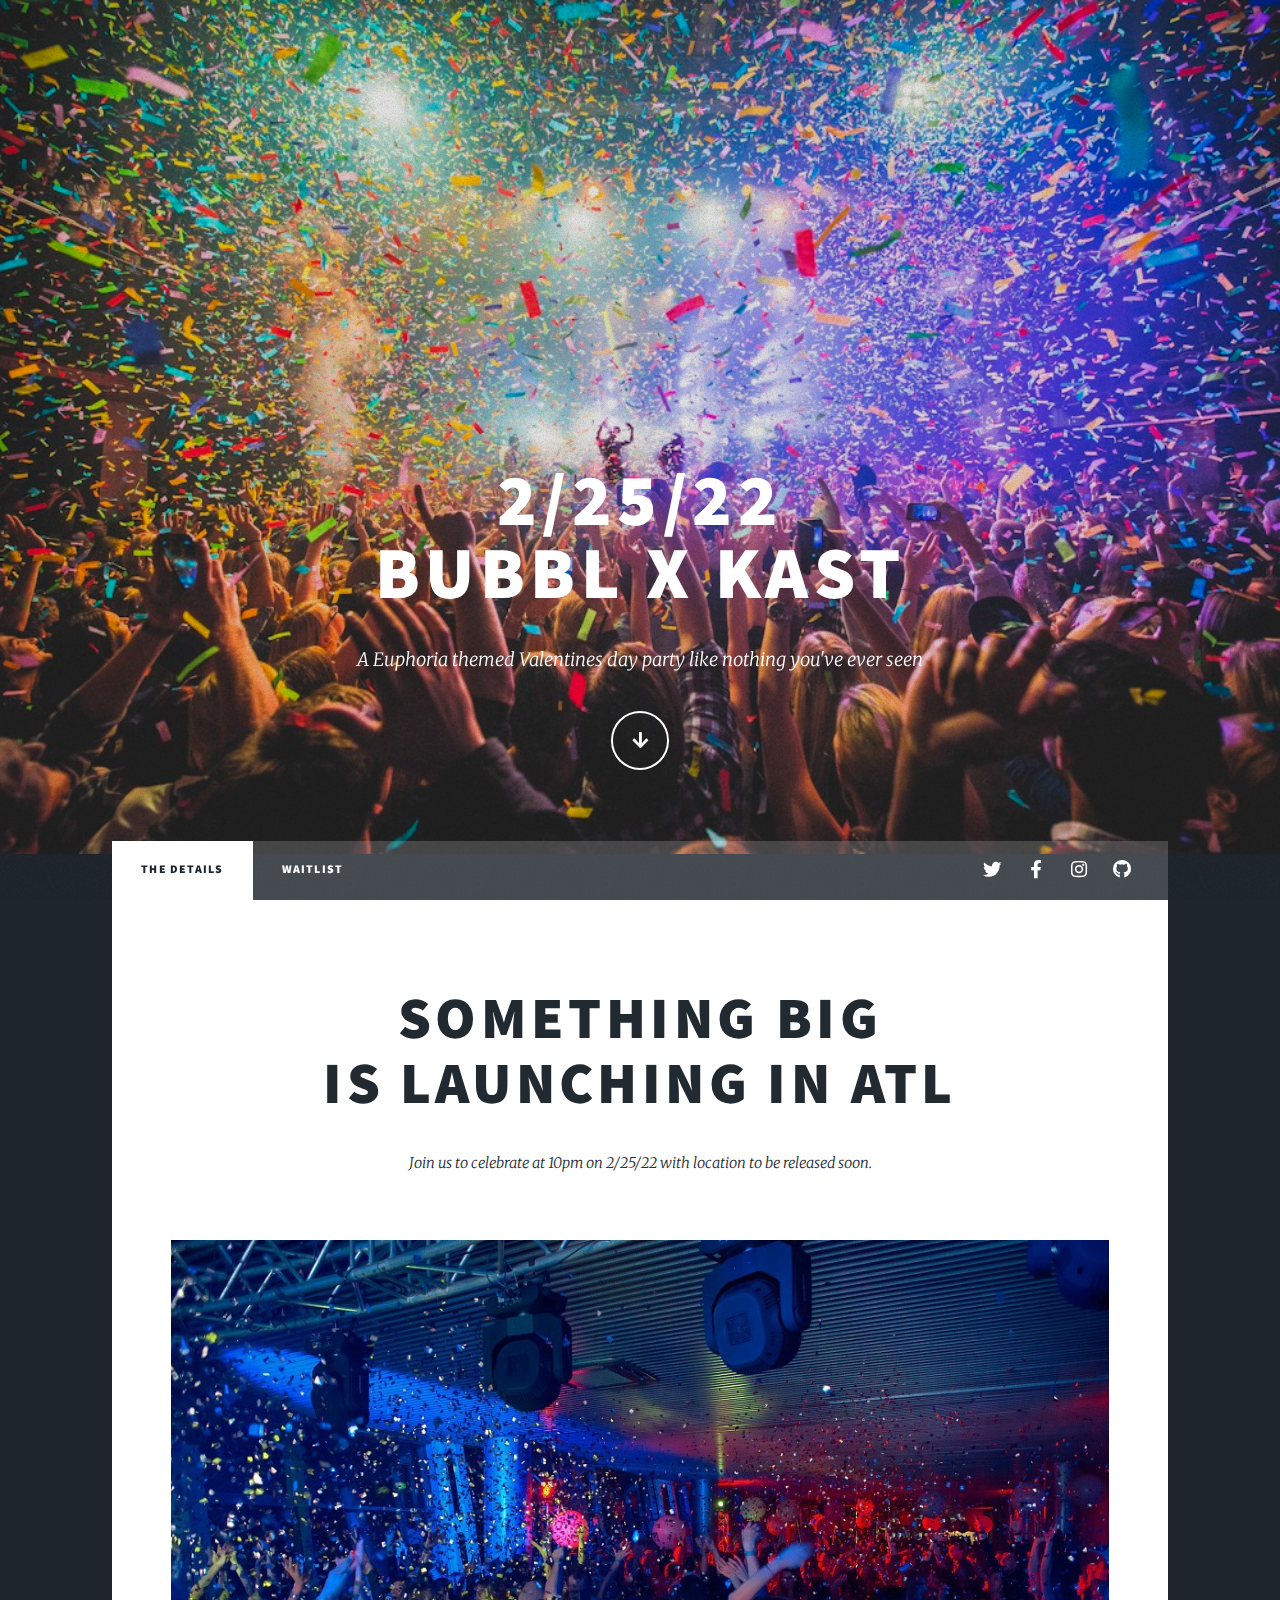
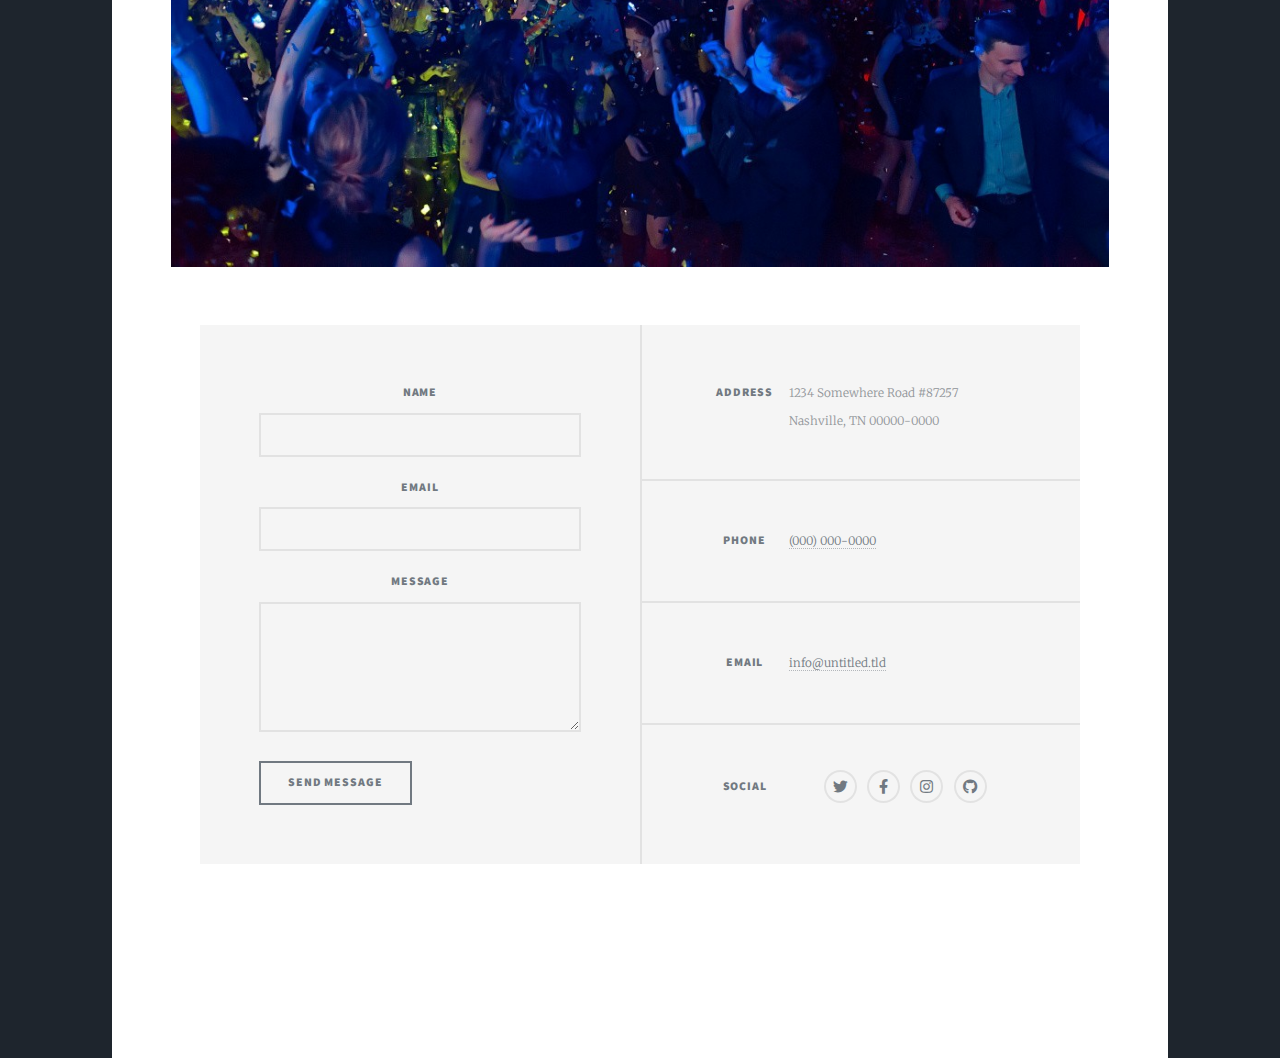
==== index.html @ 65ef30a3 "first commit" ====
<!DOCTYPE HTML>
<!--
	Massively by HTML5 UP
	html5up.net | @ajlkn
	Free for personal and commercial use under the CCA 3.0 license (html5up.net/license)
-->
<html>
	<head>
		<title>Massively by HTML5 UP</title>
		<meta charset="utf-8" />
		<meta name="viewport" content="width=device-width, initial-scale=1, user-scalable=no" />
		<link rel="stylesheet" href="assets/css/main.css" />
		<noscript><link rel="stylesheet" href="assets/css/noscript.css" /></noscript>
	</head>
	<body class="is-preload">

		<!-- Wrapper -->
			<div id="wrapper" class="fade-in">
<!-- <a href="#" class="image main"><img src="images/Confetti-Rain-05.jpg" alt="" /></a> -->
				<!-- Intro -->
					<div id="intro">
						<h1>2/25/22<br />
						Bubbl X KAST</h1>
						<p>A Euphoria themed Valentines day party like nothing you've ever seen</p>
						<ul class="actions">
							<li><a href="#header" class="button icon solid solo fa-arrow-down scrolly">Continue</a></li>
						</ul>
					</div>

				<!-- Header -->
					<header id="header">
						<a href="index.html" class="logo">Massively</a>
					</header>

				<!-- Nav -->
					<nav id="nav">
						<ul class="links">
							<li class="active"><a href="index.html">The Details</a></li>
							<li><a href="generic.html">Waitlist</a></li>
						</ul>
						<ul class="icons">
							<li><a href="#" class="icon brands fa-twitter"><span class="label">Twitter</span></a></li>
							<li><a href="#" class="icon brands fa-facebook-f"><span class="label">Facebook</span></a></li>
							<li><a href="#" class="icon brands fa-instagram"><span class="label">Instagram</span></a></li>
							<li><a href="#" class="icon brands fa-github"><span class="label">GitHub</span></a></li>
						</ul>
					</nav>

				<!-- Main -->
					<div id="main">

						<!-- Featured Post -->
							<article class="post featured">
								<header class="major">
									<h2><a href="#">Something big<br />
									is launching in ATL</a></h2>
									<p>Join us to celebrate at 10pm on 2/25/22 with location to be released soon.</p>
								</header>
								<a href="#" class="image main"><img src="images/Euphoria_part.jpg" alt="" /></a>



				<!-- Footer -->
					<footer id="footer">
						<section>
							<form method="post" action="#">
								<div class="fields">
									<div class="field">
										<label for="name">Name</label>
										<input type="text" name="name" id="name" />
									</div>
									<div class="field">
										<label for="email">Email</label>
										<input type="text" name="email" id="email" />
									</div>
									<div class="field">
										<label for="message">Message</label>
										<textarea name="message" id="message" rows="3"></textarea>
									</div>
								</div>
								<ul class="actions">
									<li><input type="submit" value="Send Message" /></li>
								</ul>
							</form>
						</section>
						<section class="split contact">
							<section class="alt">
								<h3>Address</h3>
								<p>1234 Somewhere Road #87257<br />
								Nashville, TN 00000-0000</p>
							</section>
							<section>
								<h3>Phone</h3>
								<p><a href="#">(000) 000-0000</a></p>
							</section>
							<section>
								<h3>Email</h3>
								<p><a href="#">info@untitled.tld</a></p>
							</section>
							<section>
								<h3>Social</h3>
								<ul class="icons alt">
									<li><a href="#" class="icon brands alt fa-twitter"><span class="label">Twitter</span></a></li>
									<li><a href="#" class="icon brands alt fa-facebook-f"><span class="label">Facebook</span></a></li>
									<li><a href="#" class="icon brands alt fa-instagram"><span class="label">Instagram</span></a></li>
									<li><a href="#" class="icon brands alt fa-github"><span class="label">GitHub</span></a></li>
								</ul>
							</section>
						</section>
					</footer>

				<!-- Copyright -->
					<div id="copyright">
						<ul><li>&copy; Untitled</li><li>Design: <a href="https://html5up.net">HTML5 UP</a></li></ul>
					</div>

			</div>

		<!-- Scripts -->
			<script src="assets/js/jquery.min.js"></script>
			<script src="assets/js/jquery.scrollex.min.js"></script>
			<script src="assets/js/jquery.scrolly.min.js"></script>
			<script src="assets/js/browser.min.js"></script>
			<script src="assets/js/breakpoints.min.js"></script>
			<script src="assets/js/util.js"></script>
			<script src="assets/js/main.js"></script>

	</body>
</html>
---- assets/css/main.css ----
@import url(fontawesome-all.min.css);
@import url("https://fonts.googleapis.com/css?family=Merriweather:300,700,300italic,700italic|Source+Sans+Pro:900");

/*
	Massively by HTML5 UP
	html5up.net | @ajlkn
	Free for personal and commercial use under the CCA 3.0 license (html5up.net/license)
*/

html, body, div, span, applet, object,
iframe, h1, h2, h3, h4, h5, h6, p, blockquote,
pre, a, abbr, acronym, address, big, cite,
code, del, dfn, em, img, ins, kbd, q, s, samp,
small, strike, strong, sub, sup, tt, var, b,
u, i, center, dl, dt, dd, ol, ul, li, fieldset,
form, label, legend, table, caption, tbody,
tfoot, thead, tr, th, td, article, aside,
canvas, details, embed, figure, figcaption,
footer, header, hgroup, menu, nav, output, ruby,
section, summary, time, mark, audio, video {
	margin: 0;
	padding: 0;
	border: 0;
	font-size: 100%;
	font: inherit;
	vertical-align: baseline;}

article, aside, details, figcaption, figure,
footer, header, hgroup, menu, nav, section {
	display: block;}

body {
	line-height: 1;
}

ol, ul {
	list-style: none;
}

blockquote, q {
	quotes: none;
}

	blockquote:before, blockquote:after, q:before, q:after {
		content: '';
		content: none;
	}

table {
	border-collapse: collapse;
	border-spacing: 0;
}

body {
	-webkit-text-size-adjust: none;
}

mark {
	background-color: transparent;
	color: inherit;
}

input::-moz-focus-inner {
	border: 0;
	padding: 0;
}

input, select, textarea {
	-moz-appearance: none;
	-webkit-appearance: none;
	-ms-appearance: none;
	appearance: none;
}

/* Basic */

	@-ms-viewport {
		width: device-width;
	}

	body {
		-ms-overflow-style: scrollbar;
	}

	@media screen and (max-width: 480px) {

		html, body {
			min-width: 320px;
		}

	}

	html {
		box-sizing: border-box;
	}

	*, *:before, *:after {
		box-sizing: inherit;
	}

	body {
		background-color: #1e252d;
	}

		body.is-preload *, body.is-preload *:before, body.is-preload *:after {
			-moz-animation: none !important;
			-webkit-animation: none !important;
			-ms-animation: none !important;
			animation: none !important;
			-moz-transition: none !important;
			-webkit-transition: none !important;
			-ms-transition: none !important;
			transition: none !important;
		}

/* Type */

	html {
		font-size: 16pt;
	}

		@media screen and (max-width: 1680px) {

			html {
				font-size: 12pt;
			}

		}

		@media screen and (max-width: 1280px) {

			html {
				font-size: 11pt;
			}

		}

		@media screen and (max-width: 360px) {

			html {
				font-size: 10pt;
			}

		}

	body {
		color: #212931;
	}

	body, input, select, textarea {
		font-family: "Merriweather", Georgia, serif;
		font-weight: 300;
		font-size: 1rem;
		line-height: 2.375;
	}

	a {
		-moz-transition: color 0.2s ease-in-out, background-color 0.2s ease-in-out, border-color 0.2s ease-in-out, box-shadow 0.2s ease-in-out;
		-webkit-transition: color 0.2s ease-in-out, background-color 0.2s ease-in-out, border-color 0.2s ease-in-out, box-shadow 0.2s ease-in-out;
		-ms-transition: color 0.2s ease-in-out, background-color 0.2s ease-in-out, border-color 0.2s ease-in-out, box-shadow 0.2s ease-in-out;
		transition: color 0.2s ease-in-out, background-color 0.2s ease-in-out, border-color 0.2s ease-in-out, box-shadow 0.2s ease-in-out;
		border-bottom: dotted 1px;
		text-decoration: none;
	}

		a:hover {
			border-bottom-color: transparent;
		}

	strong, b {
		font-weight: 600;
	}

	em, i {
		font-style: italic;
	}

	p {
		text-align: justify;
		margin: 0 0 2rem 0;
	}

	h1, h2, h3, h4, h5, h6 {
		font-family: "Source Sans Pro", Helvetica, sans-serif;
		font-weight: 900;
		line-height: 1.5;
		letter-spacing: 0.075em;
		text-transform: uppercase;
		margin: 0 0 1rem 0;
	}

		h1 a, h2 a, h3 a, h4 a, h5 a, h6 a {
			border-bottom: 0;
			color: inherit;
			text-decoration: none;
		}

	h1 {
		font-size: 4rem;
		line-height: 1.1;
		margin: 0 0 2rem 0;
	}

	h2 {
		font-size: 1.75rem;
		line-height: 1.3;
		margin: 0 0 1.5rem 0;
	}

	h3 {
		font-size: 1.25rem;
		margin: 0 0 1.5rem 0;
	}

	h4 {
		font-size: 1rem;
	}

	h5 {
		font-size: 0.9rem;
	}

	h6 {
		font-size: 0.8rem;
	}

	sub {
		font-size: 0.8rem;
		position: relative;
		top: 0.5rem;
	}

	sup {
		font-size: 0.8rem;
		position: relative;
		top: -0.5rem;
	}

	blockquote {
		border-left: solid 4px;
		font-style: italic;
		margin: 0 0 2rem 0;
		padding: 0.5rem 0 0.5rem 2rem;
	}

	code {
		border: solid 2px;
		font-family: "Courier New", monospace;
		font-size: 0.9rem;
		margin: 0 0.25rem;
		padding: 0.25rem 0.65rem;
	}

	pre {
		-webkit-overflow-scrolling: touch;
		font-family: "Courier New", monospace;
		font-size: 0.9rem;
		margin: 0 0 2rem 0;
	}

		pre code {
			display: block;
			line-height: 1.75;
			padding: 1rem 1.5rem;
			overflow-x: auto;
		}

	hr {
		border: 0;
		border-bottom: solid 2px;
		margin: 3rem 0;
	}

		hr.major {
			margin: 5rem 0;
		}

	.align-left {
		text-align: left;
	}

	.align-center {
		text-align: center;
	}

	.align-right {
		text-align: right;
	}

	input, select, textarea {
		color: #212931;
	}

	a {
		color: #212931;
		border-bottom-color: rgba(33, 41, 49, 0.5);
	}

		a:hover {
			border-bottom-color: transparent;
			color: #18bfef !important;
		}

	strong, b {
		color: #212931;
	}

	h1, h2, h3, h4, h5, h6 {
		color: #212931;
	}

	blockquote {
		border-left-color: #eeeeee;
	}

	code {
		background: rgba(220, 220, 220, 0.25);
		border-color: #eeeeee;
	}

	hr {
		border-bottom-color: #eeeeee;
	}

/* Row */

	.row {
		display: flex;
		flex-wrap: wrap;
		box-sizing: border-box;
		align-items: stretch;
	}

		.row > * {
			box-sizing: border-box;
		}

		.row.gtr-uniform > * > :last-child {
			margin-bottom: 0;
		}

		.row.aln-left {
			justify-content: flex-start;
		}

		.row.aln-center {
			justify-content: center;
		}

		.row.aln-right {
			justify-content: flex-end;
		}

		.row.aln-top {
			align-items: flex-start;
		}

		.row.aln-middle {
			align-items: center;
		}

		.row.aln-bottom {
			align-items: flex-end;
		}

		.row > .imp {
			order: -1;
		}

		.row > .col-1 {
			width: 8.33333%;
		}

		.row > .off-1 {
			margin-left: 8.33333%;
		}

		.row > .col-2 {
			width: 16.66667%;
		}

		.row > .off-2 {
			margin-left: 16.66667%;
		}

		.row > .col-3 {
			width: 25%;
		}

		.row > .off-3 {
			margin-left: 25%;
		}

		.row > .col-4 {
			width: 33.33333%;
		}

		.row > .off-4 {
			margin-left: 33.33333%;
		}

		.row > .col-5 {
			width: 41.66667%;
		}

		.row > .off-5 {
			margin-left: 41.66667%;
		}

		.row > .col-6 {
			width: 50%;
		}

		.row > .off-6 {
			margin-left: 50%;
		}

		.row > .col-7 {
			width: 58.33333%;
		}

		.row > .off-7 {
			margin-left: 58.33333%;
		}

		.row > .col-8 {
			width: 66.66667%;
		}

		.row > .off-8 {
			margin-left: 66.66667%;
		}

		.row > .col-9 {
			width: 75%;
		}

		.row > .off-9 {
			margin-left: 75%;
		}

		.row > .col-10 {
			width: 83.33333%;
		}

		.row > .off-10 {
			margin-left: 83.33333%;
		}

		.row > .col-11 {
			width: 91.66667%;
		}

		.row > .off-11 {
			margin-left: 91.66667%;
		}

		.row > .col-12 {
			width: 100%;
		}

		.row > .off-12 {
			margin-left: 100%;
		}

		.row.gtr-0 {
			margin-top: 0;
			margin-left: 0rem;
		}

			.row.gtr-0 > * {
				padding: 0 0 0 0rem;
			}

			.row.gtr-0.gtr-uniform {
				margin-top: 0rem;
			}

				.row.gtr-0.gtr-uniform > * {
					padding-top: 0rem;
				}

		.row.gtr-25 {
			margin-top: 0;
			margin-left: -0.375rem;
		}

			.row.gtr-25 > * {
				padding: 0 0 0 0.375rem;
			}

			.row.gtr-25.gtr-uniform {
				margin-top: -0.375rem;
			}

				.row.gtr-25.gtr-uniform > * {
					padding-top: 0.375rem;
				}

		.row.gtr-50 {
			margin-top: 0;
			margin-left: -0.75rem;
		}

			.row.gtr-50 > * {
				padding: 0 0 0 0.75rem;
			}

			.row.gtr-50.gtr-uniform {
				margin-top: -0.75rem;
			}

				.row.gtr-50.gtr-uniform > * {
					padding-top: 0.75rem;
				}

		.row {
			margin-top: 0;
			margin-left: -1.5rem;
		}

			.row > * {
				padding: 0 0 0 1.5rem;
			}

			.row.gtr-uniform {
				margin-top: -1.5rem;
			}

				.row.gtr-uniform > * {
					padding-top: 1.5rem;
				}

		.row.gtr-150 {
			margin-top: 0;
			margin-left: -2.25rem;
		}

			.row.gtr-150 > * {
				padding: 0 0 0 2.25rem;
			}

			.row.gtr-150.gtr-uniform {
				margin-top: -2.25rem;
			}

				.row.gtr-150.gtr-uniform > * {
					padding-top: 2.25rem;
				}

		.row.gtr-200 {
			margin-top: 0;
			margin-left: -3rem;
		}

			.row.gtr-200 > * {
				padding: 0 0 0 3rem;
			}

			.row.gtr-200.gtr-uniform {
				margin-top: -3rem;
			}

				.row.gtr-200.gtr-uniform > * {
					padding-top: 3rem;
				}

		@media screen and (max-width: 1680px) {

			.row {
				display: flex;
				flex-wrap: wrap;
				box-sizing: border-box;
				align-items: stretch;
			}

				.row > * {
					box-sizing: border-box;
				}

				.row.gtr-uniform > * > :last-child {
					margin-bottom: 0;
				}

				.row.aln-left {
					justify-content: flex-start;
				}

				.row.aln-center {
					justify-content: center;
				}

				.row.aln-right {
					justify-content: flex-end;
				}

				.row.aln-top {
					align-items: flex-start;
				}

				.row.aln-middle {
					align-items: center;
				}

				.row.aln-bottom {
					align-items: flex-end;
				}

				.row > .imp-xlarge {
					order: -1;
				}

				.row > .col-1-xlarge {
					width: 8.33333%;
				}

				.row > .off-1-xlarge {
					margin-left: 8.33333%;
				}

				.row > .col-2-xlarge {
					width: 16.66667%;
				}

				.row > .off-2-xlarge {
					margin-left: 16.66667%;
				}

				.row > .col-3-xlarge {
					width: 25%;
				}

				.row > .off-3-xlarge {
					margin-left: 25%;
				}

				.row > .col-4-xlarge {
					width: 33.33333%;
				}

				.row > .off-4-xlarge {
					margin-left: 33.33333%;
				}

				.row > .col-5-xlarge {
					width: 41.66667%;
				}

				.row > .off-5-xlarge {
					margin-left: 41.66667%;
				}

				.row > .col-6-xlarge {
					width: 50%;
				}

				.row > .off-6-xlarge {
					margin-left: 50%;
				}

				.row > .col-7-xlarge {
					width: 58.33333%;
				}

				.row > .off-7-xlarge {
					margin-left: 58.33333%;
				}

				.row > .col-8-xlarge {
					width: 66.66667%;
				}

				.row > .off-8-xlarge {
					margin-left: 66.66667%;
				}

				.row > .col-9-xlarge {
					width: 75%;
				}

				.row > .off-9-xlarge {
					margin-left: 75%;
				}

				.row > .col-10-xlarge {
					width: 83.33333%;
				}

				.row > .off-10-xlarge {
					margin-left: 83.33333%;
				}

				.row > .col-11-xlarge {
					width: 91.66667%;
				}

				.row > .off-11-xlarge {
					margin-left: 91.66667%;
				}

				.row > .col-12-xlarge {
					width: 100%;
				}

				.row > .off-12-xlarge {
					margin-left: 100%;
				}

				.row.gtr-0 {
					margin-top: 0;
					margin-left: 0rem;
				}

					.row.gtr-0 > * {
						padding: 0 0 0 0rem;
					}

					.row.gtr-0.gtr-uniform {
						margin-top: 0rem;
					}

						.row.gtr-0.gtr-uniform > * {
							padding-top: 0rem;
						}

				.row.gtr-25 {
					margin-top: 0;
					margin-left: -0.375rem;
				}

					.row.gtr-25 > * {
						padding: 0 0 0 0.375rem;
					}

					.row.gtr-25.gtr-uniform {
						margin-top: -0.375rem;
					}

						.row.gtr-25.gtr-uniform > * {
							padding-top: 0.375rem;
						}

				.row.gtr-50 {
					margin-top: 0;
					margin-left: -0.75rem;
				}

					.row.gtr-50 > * {
						padding: 0 0 0 0.75rem;
					}

					.row.gtr-50.gtr-uniform {
						margin-top: -0.75rem;
					}

						.row.gtr-50.gtr-uniform > * {
							padding-top: 0.75rem;
						}

				.row {
					margin-top: 0;
					margin-left: -1.5rem;
				}

					.row > * {
						padding: 0 0 0 1.5rem;
					}

					.row.gtr-uniform {
						margin-top: -1.5rem;
					}

						.row.gtr-uniform > * {
							padding-top: 1.5rem;
						}

				.row.gtr-150 {
					margin-top: 0;
					margin-left: -2.25rem;
				}

					.row.gtr-150 > * {
						padding: 0 0 0 2.25rem;
					}

					.row.gtr-150.gtr-uniform {
						margin-top: -2.25rem;
					}

						.row.gtr-150.gtr-uniform > * {
							padding-top: 2.25rem;
						}

				.row.gtr-200 {
					margin-top: 0;
					margin-left: -3rem;
				}

					.row.gtr-200 > * {
						padding: 0 0 0 3rem;
					}

					.row.gtr-200.gtr-uniform {
						margin-top: -3rem;
					}

						.row.gtr-200.gtr-uniform > * {
							padding-top: 3rem;
						}

		}

		@media screen and (max-width: 1280px) {

			.row {
				display: flex;
				flex-wrap: wrap;
				box-sizing: border-box;
				align-items: stretch;
			}

				.row > * {
					box-sizing: border-box;
				}

				.row.gtr-uniform > * > :last-child {
					margin-bottom: 0;
				}

				.row.aln-left {
					justify-content: flex-start;
				}

				.row.aln-center {
					justify-content: center;
				}

				.row.aln-right {
					justify-content: flex-end;
				}

				.row.aln-top {
					align-items: flex-start;
				}

				.row.aln-middle {
					align-items: center;
				}

				.row.aln-bottom {
					align-items: flex-end;
				}

				.row > .imp-large {
					order: -1;
				}

				.row > .col-1-large {
					width: 8.33333%;
				}

				.row > .off-1-large {
					margin-left: 8.33333%;
				}

				.row > .col-2-large {
					width: 16.66667%;
				}

				.row > .off-2-large {
					margin-left: 16.66667%;
				}

				.row > .col-3-large {
					width: 25%;
				}

				.row > .off-3-large {
					margin-left: 25%;
				}

				.row > .col-4-large {
					width: 33.33333%;
				}

				.row > .off-4-large {
					margin-left: 33.33333%;
				}

				.row > .col-5-large {
					width: 41.66667%;
				}

				.row > .off-5-large {
					margin-left: 41.66667%;
				}

				.row > .col-6-large {
					width: 50%;
				}

				.row > .off-6-large {
					margin-left: 50%;
				}

				.row > .col-7-large {
					width: 58.33333%;
				}

				.row > .off-7-large {
					margin-left: 58.33333%;
				}

				.row > .col-8-large {
					width: 66.66667%;
				}

				.row > .off-8-large {
					margin-left: 66.66667%;
				}

				.row > .col-9-large {
					width: 75%;
				}

				.row > .off-9-large {
					margin-left: 75%;
				}

				.row > .col-10-large {
					width: 83.33333%;
				}

				.row > .off-10-large {
					margin-left: 83.33333%;
				}

				.row > .col-11-large {
					width: 91.66667%;
				}

				.row > .off-11-large {
					margin-left: 91.66667%;
				}

				.row > .col-12-large {
					width: 100%;
				}

				.row > .off-12-large {
					margin-left: 100%;
				}

				.row.gtr-0 {
					margin-top: 0;
					margin-left: 0rem;
				}

					.row.gtr-0 > * {
						padding: 0 0 0 0rem;
					}

					.row.gtr-0.gtr-uniform {
						margin-top: 0rem;
					}

						.row.gtr-0.gtr-uniform > * {
							padding-top: 0rem;
						}

				.row.gtr-25 {
					margin-top: 0;
					margin-left: -0.375rem;
				}

					.row.gtr-25 > * {
						padding: 0 0 0 0.375rem;
					}

					.row.gtr-25.gtr-uniform {
						margin-top: -0.375rem;
					}

						.row.gtr-25.gtr-uniform > * {
							padding-top: 0.375rem;
						}

				.row.gtr-50 {
					margin-top: 0;
					margin-left: -0.75rem;
				}

					.row.gtr-50 > * {
						padding: 0 0 0 0.75rem;
					}

					.row.gtr-50.gtr-uniform {
						margin-top: -0.75rem;
					}

						.row.gtr-50.gtr-uniform > * {
							padding-top: 0.75rem;
						}

				.row {
					margin-top: 0;
					margin-left: -1.5rem;
				}

					.row > * {
						padding: 0 0 0 1.5rem;
					}

					.row.gtr-uniform {
						margin-top: -1.5rem;
					}

						.row.gtr-uniform > * {
							padding-top: 1.5rem;
						}

				.row.gtr-150 {
					margin-top: 0;
					margin-left: -2.25rem;
				}

					.row.gtr-150 > * {
						padding: 0 0 0 2.25rem;
					}

					.row.gtr-150.gtr-uniform {
						margin-top: -2.25rem;
					}

						.row.gtr-150.gtr-uniform > * {
							padding-top: 2.25rem;
						}

				.row.gtr-200 {
					margin-top: 0;
					margin-left: -3rem;
				}

					.row.gtr-200 > * {
						padding: 0 0 0 3rem;
					}

					.row.gtr-200.gtr-uniform {
						margin-top: -3rem;
					}

						.row.gtr-200.gtr-uniform > * {
							padding-top: 3rem;
						}

		}

		@media screen and (max-width: 980px) {

			.row {
				display: flex;
				flex-wrap: wrap;
				box-sizing: border-box;
				align-items: stretch;
			}

				.row > * {
					box-sizing: border-box;
				}

				.row.gtr-uniform > * > :last-child {
					margin-bottom: 0;
				}

				.row.aln-left {
					justify-content: flex-start;
				}

				.row.aln-center {
					justify-content: center;
				}

				.row.aln-right {
					justify-content: flex-end;
				}

				.row.aln-top {
					align-items: flex-start;
				}

				.row.aln-middle {
					align-items: center;
				}

				.row.aln-bottom {
					align-items: flex-end;
				}

				.row > .imp-medium {
					order: -1;
				}

				.row > .col-1-medium {
					width: 8.33333%;
				}

				.row > .off-1-medium {
					margin-left: 8.33333%;
				}

				.row > .col-2-medium {
					width: 16.66667%;
				}

				.row > .off-2-medium {
					margin-left: 16.66667%;
				}

				.row > .col-3-medium {
					width: 25%;
				}

				.row > .off-3-medium {
					margin-left: 25%;
				}

				.row > .col-4-medium {
					width: 33.33333%;
				}

				.row > .off-4-medium {
					margin-left: 33.33333%;
				}

				.row > .col-5-medium {
					width: 41.66667%;
				}

				.row > .off-5-medium {
					margin-left: 41.66667%;
				}

				.row > .col-6-medium {
					width: 50%;
				}

				.row > .off-6-medium {
					margin-left: 50%;
				}

				.row > .col-7-medium {
					width: 58.33333%;
				}

				.row > .off-7-medium {
					margin-left: 58.33333%;
				}

				.row > .col-8-medium {
					width: 66.66667%;
				}

				.row > .off-8-medium {
					margin-left: 66.66667%;
				}

				.row > .col-9-medium {
					width: 75%;
				}

				.row > .off-9-medium {
					margin-left: 75%;
				}

				.row > .col-10-medium {
					width: 83.33333%;
				}

				.row > .off-10-medium {
					margin-left: 83.33333%;
				}

				.row > .col-11-medium {
					width: 91.66667%;
				}

				.row > .off-11-medium {
					margin-left: 91.66667%;
				}

				.row > .col-12-medium {
					width: 100%;
				}

				.row > .off-12-medium {
					margin-left: 100%;
				}

				.row.gtr-0 {
					margin-top: 0;
					margin-left: 0rem;
				}

					.row.gtr-0 > * {
						padding: 0 0 0 0rem;
					}

					.row.gtr-0.gtr-uniform {
						margin-top: 0rem;
					}

						.row.gtr-0.gtr-uniform > * {
							padding-top: 0rem;
						}

				.row.gtr-25 {
					margin-top: 0;
					margin-left: -0.375rem;
				}

					.row.gtr-25 > * {
						padding: 0 0 0 0.375rem;
					}

					.row.gtr-25.gtr-uniform {
						margin-top: -0.375rem;
					}

						.row.gtr-25.gtr-uniform > * {
							padding-top: 0.375rem;
						}

				.row.gtr-50 {
					margin-top: 0;
					margin-left: -0.75rem;
				}

					.row.gtr-50 > * {
						padding: 0 0 0 0.75rem;
					}

					.row.gtr-50.gtr-uniform {
						margin-top: -0.75rem;
					}

						.row.gtr-50.gtr-uniform > * {
							padding-top: 0.75rem;
						}

				.row {
					margin-top: 0;
					margin-left: -1.5rem;
				}

					.row > * {
						padding: 0 0 0 1.5rem;
					}

					.row.gtr-uniform {
						margin-top: -1.5rem;
					}

						.row.gtr-uniform > * {
							padding-top: 1.5rem;
						}

				.row.gtr-150 {
					margin-top: 0;
					margin-left: -2.25rem;
				}

					.row.gtr-150 > * {
						padding: 0 0 0 2.25rem;
					}

					.row.gtr-150.gtr-uniform {
						margin-top: -2.25rem;
					}

						.row.gtr-150.gtr-uniform > * {
							padding-top: 2.25rem;
						}

				.row.gtr-200 {
					margin-top: 0;
					margin-left: -3rem;
				}

					.row.gtr-200 > * {
						padding: 0 0 0 3rem;
					}

					.row.gtr-200.gtr-uniform {
						margin-top: -3rem;
					}

						.row.gtr-200.gtr-uniform > * {
							padding-top: 3rem;
						}

		}

		@media screen and (max-width: 736px) {

			.row {
				display: flex;
				flex-wrap: wrap;
				box-sizing: border-box;
				align-items: stretch;
			}

				.row > * {
					box-sizing: border-box;
				}

				.row.gtr-uniform > * > :last-child {
					margin-bottom: 0;
				}

				.row.aln-left {
					justify-content: flex-start;
				}

				.row.aln-center {
					justify-content: center;
				}

				.row.aln-right {
					justify-content: flex-end;
				}

				.row.aln-top {
					align-items: flex-start;
				}

				.row.aln-middle {
					align-items: center;
				}

				.row.aln-bottom {
					align-items: flex-end;
				}

				.row > .imp-small {
					order: -1;
				}

				.row > .col-1-small {
					width: 8.33333%;
				}

				.row > .off-1-small {
					margin-left: 8.33333%;
				}

				.row > .col-2-small {
					width: 16.66667%;
				}

				.row > .off-2-small {
					margin-left: 16.66667%;
				}

				.row > .col-3-small {
					width: 25%;
				}

				.row > .off-3-small {
					margin-left: 25%;
				}

				.row > .col-4-small {
					width: 33.33333%;
				}

				.row > .off-4-small {
					margin-left: 33.33333%;
				}

				.row > .col-5-small {
					width: 41.66667%;
				}

				.row > .off-5-small {
					margin-left: 41.66667%;
				}

				.row > .col-6-small {
					width: 50%;
				}

				.row > .off-6-small {
					margin-left: 50%;
				}

				.row > .col-7-small {
					width: 58.33333%;
				}

				.row > .off-7-small {
					margin-left: 58.33333%;
				}

				.row > .col-8-small {
					width: 66.66667%;
				}

				.row > .off-8-small {
					margin-left: 66.66667%;
				}

				.row > .col-9-small {
					width: 75%;
				}

				.row > .off-9-small {
					margin-left: 75%;
				}

				.row > .col-10-small {
					width: 83.33333%;
				}

				.row > .off-10-small {
					margin-left: 83.33333%;
				}

				.row > .col-11-small {
					width: 91.66667%;
				}

				.row > .off-11-small {
					margin-left: 91.66667%;
				}

				.row > .col-12-small {
					width: 100%;
				}

				.row > .off-12-small {
					margin-left: 100%;
				}

				.row.gtr-0 {
					margin-top: 0;
					margin-left: 0rem;
				}

					.row.gtr-0 > * {
						padding: 0 0 0 0rem;
					}

					.row.gtr-0.gtr-uniform {
						margin-top: 0rem;
					}

						.row.gtr-0.gtr-uniform > * {
							padding-top: 0rem;
						}

				.row.gtr-25 {
					margin-top: 0;
					margin-left: -0.375rem;
				}

					.row.gtr-25 > * {
						padding: 0 0 0 0.375rem;
					}

					.row.gtr-25.gtr-uniform {
						margin-top: -0.375rem;
					}

						.row.gtr-25.gtr-uniform > * {
							padding-top: 0.375rem;
						}

				.row.gtr-50 {
					margin-top: 0;
					margin-left: -0.75rem;
				}

					.row.gtr-50 > * {
						padding: 0 0 0 0.75rem;
					}

					.row.gtr-50.gtr-uniform {
						margin-top: -0.75rem;
					}

						.row.gtr-50.gtr-uniform > * {
							padding-top: 0.75rem;
						}

				.row {
					margin-top: 0;
					margin-left: -1.5rem;
				}

					.row > * {
						padding: 0 0 0 1.5rem;
					}

					.row.gtr-uniform {
						margin-top: -1.5rem;
					}

						.row.gtr-uniform > * {
							padding-top: 1.5rem;
						}

				.row.gtr-150 {
					margin-top: 0;
					margin-left: -2.25rem;
				}

					.row.gtr-150 > * {
						padding: 0 0 0 2.25rem;
					}

					.row.gtr-150.gtr-uniform {
						margin-top: -2.25rem;
					}

						.row.gtr-150.gtr-uniform > * {
							padding-top: 2.25rem;
						}

				.row.gtr-200 {
					margin-top: 0;
					margin-left: -3rem;
				}

					.row.gtr-200 > * {
						padding: 0 0 0 3rem;
					}

					.row.gtr-200.gtr-uniform {
						margin-top: -3rem;
					}

						.row.gtr-200.gtr-uniform > * {
							padding-top: 3rem;
						}

		}

		@media screen and (max-width: 480px) {

			.row {
				display: flex;
				flex-wrap: wrap;
				box-sizing: border-box;
				align-items: stretch;
			}

				.row > * {
					box-sizing: border-box;
				}

				.row.gtr-uniform > * > :last-child {
					margin-bottom: 0;
				}

				.row.aln-left {
					justify-content: flex-start;
				}

				.row.aln-center {
					justify-content: center;
				}

				.row.aln-right {
					justify-content: flex-end;
				}

				.row.aln-top {
					align-items: flex-start;
				}

				.row.aln-middle {
					align-items: center;
				}

				.row.aln-bottom {
					align-items: flex-end;
				}

				.row > .imp-xsmall {
					order: -1;
				}

				.row > .col-1-xsmall {
					width: 8.33333%;
				}

				.row > .off-1-xsmall {
					margin-left: 8.33333%;
				}

				.row > .col-2-xsmall {
					width: 16.66667%;
				}

				.row > .off-2-xsmall {
					margin-left: 16.66667%;
				}

				.row > .col-3-xsmall {
					width: 25%;
				}

				.row > .off-3-xsmall {
					margin-left: 25%;
				}

				.row > .col-4-xsmall {
					width: 33.33333%;
				}

				.row > .off-4-xsmall {
					margin-left: 33.33333%;
				}

				.row > .col-5-xsmall {
					width: 41.66667%;
				}

				.row > .off-5-xsmall {
					margin-left: 41.66667%;
				}

				.row > .col-6-xsmall {
					width: 50%;
				}

				.row > .off-6-xsmall {
					margin-left: 50%;
				}

				.row > .col-7-xsmall {
					width: 58.33333%;
				}

				.row > .off-7-xsmall {
					margin-left: 58.33333%;
				}

				.row > .col-8-xsmall {
					width: 66.66667%;
				}

				.row > .off-8-xsmall {
					margin-left: 66.66667%;
				}

				.row > .col-9-xsmall {
					width: 75%;
				}

				.row > .off-9-xsmall {
					margin-left: 75%;
				}

				.row > .col-10-xsmall {
					width: 83.33333%;
				}

				.row > .off-10-xsmall {
					margin-left: 83.33333%;
				}

				.row > .col-11-xsmall {
					width: 91.66667%;
				}

				.row > .off-11-xsmall {
					margin-left: 91.66667%;
				}

				.row > .col-12-xsmall {
					width: 100%;
				}

				.row > .off-12-xsmall {
					margin-left: 100%;
				}

				.row.gtr-0 {
					margin-top: 0;
					margin-left: 0rem;
				}

					.row.gtr-0 > * {
						padding: 0 0 0 0rem;
					}

					.row.gtr-0.gtr-uniform {
						margin-top: 0rem;
					}

						.row.gtr-0.gtr-uniform > * {
							padding-top: 0rem;
						}

				.row.gtr-25 {
					margin-top: 0;
					margin-left: -0.375rem;
				}

					.row.gtr-25 > * {
						padding: 0 0 0 0.375rem;
					}

					.row.gtr-25.gtr-uniform {
						margin-top: -0.375rem;
					}

						.row.gtr-25.gtr-uniform > * {
							padding-top: 0.375rem;
						}

				.row.gtr-50 {
					margin-top: 0;
					margin-left: -0.75rem;
				}

					.row.gtr-50 > * {
						padding: 0 0 0 0.75rem;
					}

					.row.gtr-50.gtr-uniform {
						margin-top: -0.75rem;
					}

						.row.gtr-50.gtr-uniform > * {
							padding-top: 0.75rem;
						}

				.row {
					margin-top: 0;
					margin-left: -1.5rem;
				}

					.row > * {
						padding: 0 0 0 1.5rem;
					}

					.row.gtr-uniform {
						margin-top: -1.5rem;
					}

						.row.gtr-uniform > * {
							padding-top: 1.5rem;
						}

				.row.gtr-150 {
					margin-top: 0;
					margin-left: -2.25rem;
				}

					.row.gtr-150 > * {
						padding: 0 0 0 2.25rem;
					}

					.row.gtr-150.gtr-uniform {
						margin-top: -2.25rem;
					}

						.row.gtr-150.gtr-uniform > * {
							padding-top: 2.25rem;
						}

				.row.gtr-200 {
					margin-top: 0;
					margin-left: -3rem;
				}

					.row.gtr-200 > * {
						padding: 0 0 0 3rem;
					}

					.row.gtr-200.gtr-uniform {
						margin-top: -3rem;
					}

						.row.gtr-200.gtr-uniform > * {
							padding-top: 3rem;
						}

		}

		@media screen and (max-width: 360px) {

			.row {
				display: flex;
				flex-wrap: wrap;
				box-sizing: border-box;
				align-items: stretch;
			}

				.row > * {
					box-sizing: border-box;
				}

				.row.gtr-uniform > * > :last-child {
					margin-bottom: 0;
				}

				.row.aln-left {
					justify-content: flex-start;
				}

				.row.aln-center {
					justify-content: center;
				}

				.row.aln-right {
					justify-content: flex-end;
				}

				.row.aln-top {
					align-items: flex-start;
				}

				.row.aln-middle {
					align-items: center;
				}

				.row.aln-bottom {
					align-items: flex-end;
				}

				.row > .imp-xxsmall {
					order: -1;
				}

				.row > .col-1-xxsmall {
					width: 8.33333%;
				}

				.row > .off-1-xxsmall {
					margin-left: 8.33333%;
				}

				.row > .col-2-xxsmall {
					width: 16.66667%;
				}

				.row > .off-2-xxsmall {
					margin-left: 16.66667%;
				}

				.row > .col-3-xxsmall {
					width: 25%;
				}

				.row > .off-3-xxsmall {
					margin-left: 25%;
				}

				.row > .col-4-xxsmall {
					width: 33.33333%;
				}

				.row > .off-4-xxsmall {
					margin-left: 33.33333%;
				}

				.row > .col-5-xxsmall {
					width: 41.66667%;
				}

				.row > .off-5-xxsmall {
					margin-left: 41.66667%;
				}

				.row > .col-6-xxsmall {
					width: 50%;
				}

				.row > .off-6-xxsmall {
					margin-left: 50%;
				}

				.row > .col-7-xxsmall {
					width: 58.33333%;
				}

				.row > .off-7-xxsmall {
					margin-left: 58.33333%;
				}

				.row > .col-8-xxsmall {
					width: 66.66667%;
				}

				.row > .off-8-xxsmall {
					margin-left: 66.66667%;
				}

				.row > .col-9-xxsmall {
					width: 75%;
				}

				.row > .off-9-xxsmall {
					margin-left: 75%;
				}

				.row > .col-10-xxsmall {
					width: 83.33333%;
				}

				.row > .off-10-xxsmall {
					margin-left: 83.33333%;
				}

				.row > .col-11-xxsmall {
					width: 91.66667%;
				}

				.row > .off-11-xxsmall {
					margin-left: 91.66667%;
				}

				.row > .col-12-xxsmall {
					width: 100%;
				}

				.row > .off-12-xxsmall {
					margin-left: 100%;
				}

				.row.gtr-0 {
					margin-top: 0;
					margin-left: 0rem;
				}

					.row.gtr-0 > * {
						padding: 0 0 0 0rem;
					}

					.row.gtr-0.gtr-uniform {
						margin-top: 0rem;
					}

						.row.gtr-0.gtr-uniform > * {
							padding-top: 0rem;
						}

				.row.gtr-25 {
					margin-top: 0;
					margin-left: -0.375rem;
				}

					.row.gtr-25 > * {
						padding: 0 0 0 0.375rem;
					}

					.row.gtr-25.gtr-uniform {
						margin-top: -0.375rem;
					}

						.row.gtr-25.gtr-uniform > * {
							padding-top: 0.375rem;
						}

				.row.gtr-50 {
					margin-top: 0;
					margin-left: -0.75rem;
				}

					.row.gtr-50 > * {
						padding: 0 0 0 0.75rem;
					}

					.row.gtr-50.gtr-uniform {
						margin-top: -0.75rem;
					}

						.row.gtr-50.gtr-uniform > * {
							padding-top: 0.75rem;
						}

				.row {
					margin-top: 0;
					margin-left: -1.5rem;
				}

					.row > * {
						padding: 0 0 0 1.5rem;
					}

					.row.gtr-uniform {
						margin-top: -1.5rem;
					}

						.row.gtr-uniform > * {
							padding-top: 1.5rem;
						}

				.row.gtr-150 {
					margin-top: 0;
					margin-left: -2.25rem;
				}

					.row.gtr-150 > * {
						padding: 0 0 0 2.25rem;
					}

					.row.gtr-150.gtr-uniform {
						margin-top: -2.25rem;
					}

						.row.gtr-150.gtr-uniform > * {
							padding-top: 2.25rem;
						}

				.row.gtr-200 {
					margin-top: 0;
					margin-left: -3rem;
				}

					.row.gtr-200 > * {
						padding: 0 0 0 3rem;
					}

					.row.gtr-200.gtr-uniform {
						margin-top: -3rem;
					}

						.row.gtr-200.gtr-uniform > * {
							padding-top: 3rem;
						}

		}

/* Box */

	.box {
		border: solid 2px;
		margin-bottom: 2rem;
		padding: 1.5rem;
	}

		.box > :last-child,
		.box > :last-child > :last-child,
		.box > :last-child > :last-child > :last-child {
			margin-bottom: 0;
		}

		.box.alt {
			border: 0;
			border-radius: 0;
			padding: 0;
		}

	.box {
		border-color: #eeeeee;
	}

/* Button */

	input[type="submit"],
	input[type="reset"],
	input[type="button"],
	button,
	.button {
		-moz-appearance: none;
		-webkit-appearance: none;
		-ms-appearance: none;
		appearance: none;
		-moz-transition: background-color 0.2s ease-in-out, box-shadow 0.2s ease-in-out, color 0.2s ease-in-out;
		-webkit-transition: background-color 0.2s ease-in-out, box-shadow 0.2s ease-in-out, color 0.2s ease-in-out;
		-ms-transition: background-color 0.2s ease-in-out, box-shadow 0.2s ease-in-out, color 0.2s ease-in-out;
		transition: background-color 0.2s ease-in-out, box-shadow 0.2s ease-in-out, color 0.2s ease-in-out;
		border: 0;
		border-radius: 0;
		cursor: pointer;
		display: inline-block;
		font-family: "Source Sans Pro", Helvetica, sans-serif;
		font-size: 0.8rem;
		font-weight: 900;
		letter-spacing: 0.075em;
		height: 3rem;
		line-height: 3rem;
		padding: 0 2rem;
		text-align: center;
		text-decoration: none;
		text-transform: uppercase;
		white-space: nowrap;
	}

		input[type="submit"].icon:before,
		input[type="reset"].icon:before,
		input[type="button"].icon:before,
		button.icon:before,
		.button.icon:before {
			margin-right: 0.5rem;
		}

		input[type="submit"].icon.solo,
		input[type="reset"].icon.solo,
		input[type="button"].icon.solo,
		button.icon.solo,
		.button.icon.solo {
			position: relative;
			width: 4rem;
			height: 4rem;
			line-height: 4rem;
			border-radius: 4rem;
			text-indent: 4rem;
			overflow: hidden;
			padding: 0;
			white-space: nowrap;
		}

			input[type="submit"].icon.solo:before,
			input[type="reset"].icon.solo:before,
			input[type="button"].icon.solo:before,
			button.icon.solo:before,
			.button.icon.solo:before {
				position: absolute;
				display: block;
				top: 0;
				left: 0;
				width: inherit;
				height: inherit;
				line-height: inherit;
				font-size: 1.25rem;
				margin-right: 0;
				text-align: center;
				text-indent: 0;
			}

		input[type="submit"].fit,
		input[type="reset"].fit,
		input[type="button"].fit,
		button.fit,
		.button.fit {
			width: 100%;
		}

		input[type="submit"].small,
		input[type="reset"].small,
		input[type="button"].small,
		button.small,
		.button.small {
			font-size: 0.7rem;
			height: 2.5rem;
			line-height: 2.5rem;
			padding: 0 1.5rem;
		}

		input[type="submit"].large,
		input[type="reset"].large,
		input[type="button"].large,
		button.large,
		.button.large {
			font-size: 0.9rem;
			height: 3.5rem;
			line-height: 3.5rem;
			padding: 0 2.75rem;
		}

		@media screen and (max-width: 980px) {

			input[type="submit"],
			input[type="reset"],
			input[type="button"],
			button,
			.button {
				font-size: 0.9rem;
				height: 3.25rem;
				line-height: 3.25rem;
			}

				input[type="submit"].large,
				input[type="reset"].large,
				input[type="button"].large,
				button.large,
				.button.large {
					font-size: 1rem;
					height: 3.75rem;
					line-height: 3.75rem;
				}

		}

		input[type="submit"].disabled, input[type="submit"]:disabled,
		input[type="reset"].disabled,
		input[type="reset"]:disabled,
		input[type="button"].disabled,
		input[type="button"]:disabled,
		button.disabled,
		button:disabled,
		.button.disabled,
		.button:disabled {
			pointer-events: none;
			opacity: 0.25;
		}

	input[type="submit"],
	input[type="reset"],
	input[type="button"],
	button,
	.button {
		background-color: transparent;
		box-shadow: inset 0 0 0 2px #212931;
		color: #212931 !important;
	}

		input[type="submit"]:hover,
		input[type="reset"]:hover,
		input[type="button"]:hover,
		button:hover,
		.button:hover {
			box-shadow: inset 0 0 0 2px #18bfef;
			color: #18bfef !important;
		}

		input[type="submit"].primary,
		input[type="reset"].primary,
		input[type="button"].primary,
		button.primary,
		.button.primary {
			background-color: #212931;
			box-shadow: none;
			color: #ffffff !important;
		}

			input[type="submit"].primary:hover,
			input[type="reset"].primary:hover,
			input[type="button"].primary:hover,
			button.primary:hover,
			.button.primary:hover {
				background-color: #18bfef;
			}

/* Form */

	form {
		margin: 0 0 2rem 0;
	}

		form > :last-child {
			margin-bottom: 0;
		}

		form > .fields {
			display: -moz-flex;
			display: -webkit-flex;
			display: -ms-flex;
			display: flex;
			-moz-flex-wrap: wrap;
			-webkit-flex-wrap: wrap;
			-ms-flex-wrap: wrap;
			flex-wrap: wrap;
			width: calc(100% + 3rem);
			margin: -1.5rem 0 2rem -1.5rem;
		}

			form > .fields > .field {
				-moz-flex-grow: 0;
				-webkit-flex-grow: 0;
				-ms-flex-grow: 0;
				flex-grow: 0;
				-moz-flex-shrink: 0;
				-webkit-flex-shrink: 0;
				-ms-flex-shrink: 0;
				flex-shrink: 0;
				padding: 1.5rem 0 0 1.5rem;
				width: calc(100% - 1.5rem);
			}

				form > .fields > .field.half {
					width: calc(50% - 0.75rem);
				}

				form > .fields > .field.third {
					width: calc(100%/3 - 0.5rem);
				}

				form > .fields > .field.quarter {
					width: calc(25% - 0.375rem);
				}

		@media screen and (max-width: 480px) {

			form > .fields {
				width: calc(100% + 3rem);
				margin: -1.5rem 0 2rem -1.5rem;
			}

				form > .fields > .field {
					padding: 1.5rem 0 0 1.5rem;
					width: calc(100% - 1.5rem);
				}

					form > .fields > .field.half {
						width: calc(100% - 1.5rem);
					}

					form > .fields > .field.third {
						width: calc(100% - 1.5rem);
					}

					form > .fields > .field.quarter {
						width: calc(100% - 1.5rem);
					}

		}

	label {
		display: block;
		font-family: "Source Sans Pro", Helvetica, sans-serif;
		font-weight: 900;
		line-height: 1.5;
		letter-spacing: 0.075em;
		font-size: 0.8rem;
		text-transform: uppercase;
		margin: 0 0 0.75rem 0;
	}

		@media screen and (max-width: 980px) {

			label {
				font-size: 0.9rem;
			}

		}

	input[type="text"],
	input[type="password"],
	input[type="email"],
	select,
	textarea {
		-moz-appearance: none;
		-webkit-appearance: none;
		-ms-appearance: none;
		appearance: none;
		background: transparent;
		border-radius: 0;
		border: solid 2px;
		color: inherit;
		display: block;
		outline: 0;
		padding: 0 1rem;
		text-decoration: none;
		width: 100%;
	}

		input[type="text"]:invalid,
		input[type="password"]:invalid,
		input[type="email"]:invalid,
		select:invalid,
		textarea:invalid {
			box-shadow: none;
		}

	select {
		background-size: 1.25rem;
		background-repeat: no-repeat;
		background-position: calc(100% - 1rem) center;
		height: 3rem;
		padding-right: 3rem;
		text-overflow: ellipsis;
	}

		select:focus::-ms-value {
			background-color: transparent;
		}

		select::-ms-expand {
			display: none;
		}

	input[type="text"],
	input[type="password"],
	input[type="email"],
	select {
		height: 3rem;
	}

	textarea {
		padding: 0.75rem 1rem;
	}

	input[type="checkbox"],
	input[type="radio"] {
		-moz-appearance: none;
		-webkit-appearance: none;
		-ms-appearance: none;
		appearance: none;
		display: block;
		float: left;
		margin-right: -2rem;
		opacity: 0;
		width: 1rem;
		z-index: -1;
	}

		input[type="checkbox"] + label,
		input[type="radio"] + label {
			text-decoration: none;
			cursor: pointer;
			display: inline-block;
			font-size: 1rem;
			letter-spacing: 0;
			font-family: "Merriweather", Georgia, serif;
			text-transform: none;
			font-weight: 300;
			padding-left: 2.8rem;
			padding-right: 1rem;
			position: relative;
		}

			input[type="checkbox"] + label:before,
			input[type="radio"] + label:before {
				-moz-osx-font-smoothing: grayscale;
				-webkit-font-smoothing: antialiased;
				display: inline-block;
				font-style: normal;
				font-variant: normal;
				text-rendering: auto;
				line-height: 1;
				text-transform: none !important;
				font-family: 'Font Awesome 5 Free';
				font-weight: 900;
			}

			input[type="checkbox"] + label:before,
			input[type="radio"] + label:before {
				border-radius: 0;
				border: solid 2px;
				content: '';
				display: inline-block;
				font-size: 0.8rem;
				height: 1.8rem;
				left: 0;
				line-height: 1.65rem;
				position: absolute;
				text-align: center;
				top: -0.125rem;
				width: 1.8rem;
			}

		input[type="checkbox"]:checked + label:before,
		input[type="radio"]:checked + label:before {
			content: '\f00c';
		}

	input[type="checkbox"] + label:before {
		border-radius: 0;
	}

	input[type="radio"] + label:before {
		border-radius: 100%;
	}

	::-webkit-input-placeholder {
		opacity: 1.0;
	}

	:-moz-placeholder {
		opacity: 1.0;
	}

	::-moz-placeholder {
		opacity: 1.0;
	}

	:-ms-input-placeholder {
		opacity: 1.0;
	}

	label {
		color: #212931;
	}

	input[type="text"],
	input[type="password"],
	input[type="email"],
	select,
	textarea {
		border-color: #eeeeee;
	}

		input[type="text"]:focus,
		input[type="password"]:focus,
		input[type="email"]:focus,
		select:focus,
		textarea:focus {
			border-color: #18bfef;
		}

	select {
		background-image: url("data:image/svg+xml;charset=utf8,%3Csvg xmlns='http://www.w3.org/2000/svg' width='40' height='40' preserveAspectRatio='none' viewBox='0 0 40 40'%3E%3Cpath d='M9.4,12.3l10.4,10.4l10.4-10.4c0.2-0.2,0.5-0.4,0.9-0.4c0.3,0,0.6,0.1,0.9,0.4l3.3,3.3c0.2,0.2,0.4,0.5,0.4,0.9 c0,0.4-0.1,0.6-0.4,0.9L20.7,31.9c-0.2,0.2-0.5,0.4-0.9,0.4c-0.3,0-0.6-0.1-0.9-0.4L4.3,17.3c-0.2-0.2-0.4-0.5-0.4-0.9 c0-0.4,0.1-0.6,0.4-0.9l3.3-3.3c0.2-0.2,0.5-0.4,0.9-0.4S9.1,12.1,9.4,12.3z' fill='%23eeeeee' /%3E%3C/svg%3E");
	}

		select option {
			background-color: #ffffff;
			color: #212931;
		}

	.select-wrapper:before {
		color: #eeeeee;
	}

	input[type="checkbox"] + label,
	input[type="radio"] + label {
		color: #212931;
	}

		input[type="checkbox"] + label:before,
		input[type="radio"] + label:before {
			border-color: #eeeeee;
		}

	input[type="checkbox"]:checked + label:before,
	input[type="radio"]:checked + label:before {
		background-color: #212931;
		border-color: #212931;
		color: #ffffff;
	}

	input[type="checkbox"]:focus + label:before,
	input[type="radio"]:focus + label:before {
		border-color: #18bfef;
	}

	::-webkit-input-placeholder {
		color: #909498 !important;
	}

	:-moz-placeholder {
		color: #909498 !important;
	}

	::-moz-placeholder {
		color: #909498 !important;
	}

	:-ms-input-placeholder {
		color: #909498 !important;
	}

	.formerize-placeholder {
		color: #909498 !important;
	}

/* Icon */

	.icon {
		text-decoration: none;
		border-bottom: none;
		position: relative;
	}

		.icon:before {
			-moz-osx-font-smoothing: grayscale;
			-webkit-font-smoothing: antialiased;
			display: inline-block;
			font-style: normal;
			font-variant: normal;
			text-rendering: auto;
			line-height: 1;
			text-transform: none !important;
			font-family: 'Font Awesome 5 Free';
			font-weight: 400;
		}

		.icon > .label {
			display: none;
		}

		.icon:before {
			line-height: inherit;
		}

		.icon.solid:before {
			font-weight: 900;
		}

		.icon.brands:before {
			font-family: 'Font Awesome 5 Brands';
		}

/* Image */

	.image {
		border: 0;
		display: inline-block;
		position: relative;
	}

		.image img {
			display: block;
		}

		.image.left, .image.right {
			max-width: 40%;
		}

			.image.left img, .image.right img {
				width: 100%;
			}

		.image.left {
			float: left;
			margin: 0 2rem 2rem 0;
			top: 0.75rem;
		}

		.image.right {
			float: right;
			margin: 0 0 2rem 2rem;
			top: 0.75rem;
		}

		.image.fit {
			display: block;
			margin: 2.5rem 0;
			width: 100%;
		}

			.image.fit:first-child {
				margin-top: 0;
			}

			.image.fit img {
				width: 100%;
			}

		.image.main {
			display: block;
			margin: 4rem 0;
			width: 100%;
		}

			.image.main:first-child {
				margin-top: 0;
			}

			.image.main img {
				width: 100%;
			}

		@media screen and (max-width: 736px) {

			.image.fit {
				margin: 2rem 0;
			}

			.image.main {
				margin: 2rem 0;
			}

		}

	a.image {
		overflow: hidden;
	}

		a.image img {
			-moz-transition: -moz-transform 0.2s ease-out;
			-webkit-transition: -webkit-transform 0.2s ease-out;
			-ms-transition: -ms-transform 0.2s ease-out;
			transition: transform 0.2s ease-out;
		}

		a.image:hover img {
			-moz-transform: scale(1.05);
			-webkit-transform: scale(1.05);
			-ms-transform: scale(1.05);
			transform: scale(1.05);
		}

/* Actions */

	ul.actions {
		display: -moz-flex;
		display: -webkit-flex;
		display: -ms-flex;
		display: flex;
		cursor: default;
		list-style: none;
		margin-left: -1rem;
		padding-left: 0;
	}

		ul.actions li {
			padding: 0 0 0 1rem;
			vertical-align: middle;
		}

		ul.actions.special {
			-moz-justify-content: center;
			-webkit-justify-content: center;
			-ms-justify-content: center;
			justify-content: center;
			width: 100%;
			margin-left: 0;
		}

			ul.actions.special li:first-child {
				padding-left: 0;
			}

		ul.actions.stacked {
			-moz-flex-direction: column;
			-webkit-flex-direction: column;
			-ms-flex-direction: column;
			flex-direction: column;
			margin-left: 0;
		}

			ul.actions.stacked li {
				padding: 1.3rem 0 0 0;
			}

				ul.actions.stacked li:first-child {
					padding-top: 0;
				}

		ul.actions.fit {
			width: calc(100% + 1rem);
		}

			ul.actions.fit li {
				-moz-flex-grow: 1;
				-webkit-flex-grow: 1;
				-ms-flex-grow: 1;
				flex-grow: 1;
				-moz-flex-shrink: 1;
				-webkit-flex-shrink: 1;
				-ms-flex-shrink: 1;
				flex-shrink: 1;
				width: 100%;
			}

				ul.actions.fit li > * {
					width: 100%;
				}

			ul.actions.fit.stacked {
				width: 100%;
			}

		@media screen and (max-width: 480px) {

			ul.actions:not(.fixed) {
				-moz-flex-direction: column;
				-webkit-flex-direction: column;
				-ms-flex-direction: column;
				flex-direction: column;
				margin-left: 0;
				width: 100% !important;
			}

				ul.actions:not(.fixed) li {
					-moz-flex-grow: 1;
					-webkit-flex-grow: 1;
					-ms-flex-grow: 1;
					flex-grow: 1;
					-moz-flex-shrink: 1;
					-webkit-flex-shrink: 1;
					-ms-flex-shrink: 1;
					flex-shrink: 1;
					padding: 1rem 0 0 0;
					text-align: center;
					width: 100%;
				}

					ul.actions:not(.fixed) li > * {
						width: 100%;
					}

					ul.actions:not(.fixed) li:first-child {
						padding-top: 0;
					}

					ul.actions:not(.fixed) li input[type="submit"],
					ul.actions:not(.fixed) li input[type="reset"],
					ul.actions:not(.fixed) li input[type="button"],
					ul.actions:not(.fixed) li button,
					ul.actions:not(.fixed) li .button {
						width: 100%;
					}

						ul.actions:not(.fixed) li input[type="submit"].icon:before,
						ul.actions:not(.fixed) li input[type="reset"].icon:before,
						ul.actions:not(.fixed) li input[type="button"].icon:before,
						ul.actions:not(.fixed) li button.icon:before,
						ul.actions:not(.fixed) li .button.icon:before {
							margin-left: -0.5rem;
						}

		}

/* Icons */

	ul.icons {
		cursor: default;
		list-style: none;
		padding-left: 0;
	}

		ul.icons li {
			display: inline-block;
			padding: 0 0.5rem 0 0;
			vertical-align: middle;
		}

			ul.icons li:last-child {
				padding-right: 0;
			}

			ul.icons li .icon:before {
				width: 2.25rem;
				height: 2.25rem;
				line-height: 2.25rem;
				display: inline-block;
				text-align: center;
				border-radius: 100%;
				font-size: 1.25rem;
			}

		ul.icons.alt li .icon:before {
			-moz-transition: color 0.2s ease-in-out, background-color 0.2s ease-in-out, border-color 0.2s ease-in-out, box-shadow 0.2s ease-in-out;
			-webkit-transition: color 0.2s ease-in-out, background-color 0.2s ease-in-out, border-color 0.2s ease-in-out, box-shadow 0.2s ease-in-out;
			-ms-transition: color 0.2s ease-in-out, background-color 0.2s ease-in-out, border-color 0.2s ease-in-out, box-shadow 0.2s ease-in-out;
			transition: color 0.2s ease-in-out, background-color 0.2s ease-in-out, border-color 0.2s ease-in-out, box-shadow 0.2s ease-in-out;
			font-size: 1rem;
		}

/* List */

	ol {
		list-style: decimal;
		margin: 0 0 2rem 0;
		padding-left: 1.25rem;
	}

		ol li {
			padding-left: 0.25rem;
		}

	ul {
		list-style: disc;
		margin: 0 0 2rem 0;
		padding-left: 1rem;
	}

		ul li {
			padding-left: 0.5rem;
		}

		ul.divided {
			list-style: none;
			padding-left: 0;
		}

			ul.divided li {
				border-top: solid 1px;
				padding: 0.5rem 0;
			}

				ul.divided li:first-child {
					border-top: 0;
					padding-top: 0;
				}

	dl {
		margin: 0 0 2rem 0;
	}

		dl dt {
			display: block;
			font-weight: 600;
			margin: 0 0 1rem 0;
		}

		dl dd {
			margin-left: 2rem;
		}

	ul.divided li {
		border-top-color: #eeeeee;
	}

	ul.icons li a.icon:hover:before {
		color: #18bfef;
	}

	ul.icons.alt li .icon:before {
		box-shadow: inset 0 0 0 2px #eeeeee;
	}

	ul.icons.alt li a.icon:hover:before {
		box-shadow: inset 0 0 0 2px #18bfef;
	}

/* Section/Article */

	section.special, article.special {
		text-align: center;
	}

	header {
		cursor: default;
	}

		header > .date {
			display: block;
			font-size: 0.8rem;
			height: 1;
			margin: 0 0 1rem 0;
			position: relative;
		}

		header > p {
			font-style: italic;
		}

		header > h1 + p {
			font-size: 1.1rem;
			margin-top: -0.5rem;
			line-height: 2;
		}

		header > h2 + p {
			font-size: 1rem;
			margin-top: -0.75rem;
		}

		header > h3 + p {
			font-size: 0.9rem;
			margin-top: -0.75rem;
		}

		header > h4 + p {
			font-size: 0.8rem;
			margin-top: -0.75rem;
		}

		header.major {
			margin: 0 0 4rem 0;
			text-align: center;
		}

			header.major > :last-child {
				margin-bottom: 0;
			}

			header.major > p {
				margin-top: 0;
				text-align: center;
			}

			header.major > .date {
				font-size: 1rem;
				margin: 0 0 4rem 0;
			}

				header.major > .date:before, header.major > .date:after {
					content: '';
					display: block;
					position: absolute;
					top: 50%;
					width: calc(50% - 6rem);
					border-top: solid 2px;
				}

				header.major > .date:before {
					left: 0;
				}

				header.major > .date:after {
					right: 0;
				}

		@media screen and (max-width: 980px) {

			header br {
				display: none;
			}

		}

		@media screen and (max-width: 736px) {

			header.major {
				margin: 0 0 2rem 0;
			}

		}

	header.major .date:before, header.major .date:after {
		border-top-color: #eeeeee;
	}

/* Table */

	.table-wrapper {
		-webkit-overflow-scrolling: touch;
		overflow-x: auto;
	}

	table {
		margin: 0 0 2rem 0;
		width: 100%;
	}

		table tbody tr {
			border: solid 1px;
			border-left: 0;
			border-right: 0;
		}

		table td {
			padding: 0.75rem 0.75rem;
		}

		table th {
			font-family: "Source Sans Pro", Helvetica, sans-serif;
			font-size: 0.8rem;
			font-weight: 900;
			letter-spacing: 0.075em;
			line-height: 1.5;
			padding: 0 0.75rem 0.75rem 0.75rem;
			text-align: left;
			text-transform: uppercase;
		}

			@media screen and (max-width: 980px) {

				table th {
					font-size: 0.9rem;
				}

			}

		table thead {
			border-bottom: solid 2px;
		}

		table tfoot {
			border-top: solid 2px;
		}

		table.alt {
			border-collapse: separate;
		}

			table.alt tbody tr td {
				border: solid 1px;
				border-left-width: 0;
				border-top-width: 0;
			}

				table.alt tbody tr td:first-child {
					border-left-width: 1px;
				}

			table.alt tbody tr:first-child td {
				border-top-width: 1px;
			}

			table.alt thead {
				border-bottom: 0;
			}

			table.alt tfoot {
				border-top: 0;
			}

	table tbody tr {
		border-color: #eeeeee;
	}

		table tbody tr:nth-child(2n + 1) {
			background-color: rgba(220, 220, 220, 0.25);
		}

	table th {
		color: #212931;
	}

	table thead {
		border-bottom-color: #eeeeee;
	}

	table tfoot {
		border-top-color: #eeeeee;
	}

	table.alt tbody tr td {
		border-color: #eeeeee;
	}

/* Pagination */

	.pagination {
		display: -moz-inline-flex;
		display: -webkit-inline-flex;
		display: -ms-inline-flex;
		display: inline-flex;
		-moz-user-select: none;
		-webkit-user-select: none;
		-ms-user-select: none;
		user-select: none;
		cursor: default;
		list-style: none;
		margin: 0 0 2rem 2px;
		padding: 0;
	}

		.pagination a, .pagination span {
			-moz-transition: background-color 0.2s ease-in-out, border-color 0.2s ease-in-out, box-shadow 0.2s ease-in-out, color 0.2s ease-in-out;
			-webkit-transition: background-color 0.2s ease-in-out, border-color 0.2s ease-in-out, box-shadow 0.2s ease-in-out, color 0.2s ease-in-out;
			-ms-transition: background-color 0.2s ease-in-out, border-color 0.2s ease-in-out, box-shadow 0.2s ease-in-out, color 0.2s ease-in-out;
			transition: background-color 0.2s ease-in-out, border-color 0.2s ease-in-out, box-shadow 0.2s ease-in-out, color 0.2s ease-in-out;
			border: solid 2px;
			display: inline-block;
			font-family: "Source Sans Pro", Helvetica, sans-serif;
			font-size: 0.8rem;
			font-weight: 900;
			height: 3rem;
			letter-spacing: 0.075em;
			line-height: calc(3rem - 4px);
			margin-left: -2px;
			min-width: 3rem;
			position: relative;
			text-align: center;
			text-decoration: none;
			text-transform: uppercase;
		}

		.pagination .next, .pagination .previous {
			text-decoration: none;
			padding: 0 1.75rem;
		}

			.pagination .next:before, .pagination .previous:before {
				-moz-osx-font-smoothing: grayscale;
				-webkit-font-smoothing: antialiased;
				display: inline-block;
				font-style: normal;
				font-variant: normal;
				text-rendering: auto;
				line-height: 1;
				text-transform: none !important;
				font-family: 'Font Awesome 5 Free';
				font-weight: 900;
			}

			.pagination .next:before, .pagination .previous:before {
				display: inline-block;
				color: inherit !important;
				line-height: inherit;
			}

		.pagination .previous:before {
			content: '\f104';
			margin-right: 0.9375em;
		}

		.pagination .next:before {
			content: '\f105';
			float: right;
			margin-left: 0.9375em;
		}

		@media screen and (max-width: 980px) {

			.pagination a, .pagination span {
				font-size: 0.9rem;
			}

		}

		@media screen and (max-width: 480px) {

			.pagination .page, .pagination .extra {
				display: none;
			}

		}

	.pagination a, .pagination span {
		border-color: #eeeeee;
	}

	.pagination a {
		color: #212931 !important;
	}

		.pagination a:hover {
			color: #18bfef !important;
			border-color: #18bfef;
			z-index: 1;
		}

			.pagination a:hover + a,
			.pagination a:hover + span {
				border-left-color: #18bfef;
			}

		.pagination a.active {
			background-color: #eeeeee;
		}

	.pagination span {
		color: #eeeeee;
	}

/* Wrapper */

	#wrapper {
		-moz-transition: opacity 0.5s ease;
		-webkit-transition: opacity 0.5s ease;
		-ms-transition: opacity 0.5s ease;
		transition: opacity 0.5s ease;
		position: relative;
		z-index: 1;
		overflow: hidden;
	}

		#wrapper > .bg {
			position: absolute;
			top: 0;
			left: 0;
			width: 100%;
			height: 100%;
			background-color: #212931;
			background-image: url("../../images/overlay.png"), linear-gradient(0deg, rgba(0, 0, 0, 0.1), rgba(0, 0, 0, 0.1)), url("../../images/Confetti-Rain-05.jpg");
			background-size: auto,								auto,														100% auto;
			background-position: center,								center,														top center;
			background-repeat: repeat,								no-repeat,													no-repeat;
			background-attachment: scroll,								scroll,														scroll;
			z-index: -1;
		}

			#wrapper > .bg.fixed {
				position: fixed;
				width: 100vw;
				height: 100vh;
			}

		#wrapper.fade-in:before {
			pointer-events: none;
			-moz-transition: opacity 1s ease-in-out;
			-webkit-transition: opacity 1s ease-in-out;
			-ms-transition: opacity 1s ease-in-out;
			transition: opacity 1s ease-in-out;
			-moz-transition-delay: 0.75s;
			-webkit-transition-delay: 0.75s;
			-ms-transition-delay: 0.75s;
			transition-delay: 0.75s;
			background: #1e252d;
			content: '';
			display: block;
			height: 100%;
			left: 0;
			opacity: 0;
			position: fixed;
			top: 0;
			width: 100%;
		}

		body.is-preload #wrapper.fade-in:before {
			opacity: 1;
		}

		@media screen and (orientation: portrait) {

			#wrapper > .bg {
				background-size: auto,								auto,														auto 175%;
			}

		}

/* Intro */

	#intro {
		color: #ffffff;
		padding: 8rem 4rem 6rem 4rem ;
		-moz-align-items: center;
		-webkit-align-items: center;
		-ms-align-items: center;
		align-items: center;
		display: -moz-flex;
		display: -webkit-flex;
		display: -ms-flex;
		display: flex;
		-moz-flex-direction: column;
		-webkit-flex-direction: column;
		-ms-flex-direction: column;
		flex-direction: column;
		-moz-justify-content: -moz-flex-end;
		-webkit-justify-content: -webkit-flex-end;
		-ms-justify-content: -ms-flex-end;
		justify-content: flex-end;
		-moz-transition: opacity 1s ease, -moz-transform 1s ease;
		-webkit-transition: opacity 1s ease, -webkit-transform 1s ease;
		-ms-transition: opacity 1s ease, -ms-transform 1s ease;
		transition: opacity 1s ease, transform 1s ease;
		position: relative;
		cursor: default;
		text-align: center;
		z-index: 1;
		min-height: 100vh;
	}

		#intro input, #intro select, #intro textarea {
			color: #ffffff;
		}

		#intro a {
			color: #ffffff;
			border-bottom-color: rgba(255, 255, 255, 0.5);
		}

			#intro a:hover {
				border-bottom-color: transparent;
				color: #18bfef !important;
			}

		#intro strong, #intro b {
			color: #ffffff;
		}

		#intro h1, #intro h2, #intro h3, #intro h4, #intro h5, #intro h6 {
			color: #ffffff;
		}

		#intro blockquote {
			border-left-color: #ffffff;
		}

		#intro code {
			background: rgba(255, 255, 255, 0.075);
			border-color: #ffffff;
		}

		#intro hr {
			border-bottom-color: #ffffff;
		}

		#intro input[type="submit"],
		#intro input[type="reset"],
		#intro input[type="button"],
		#intro button,
		#intro .button {
			background-color: transparent;
			box-shadow: inset 0 0 0 2px #ffffff;
			color: #ffffff !important;
		}

			#intro input[type="submit"]:hover,
			#intro input[type="reset"]:hover,
			#intro input[type="button"]:hover,
			#intro button:hover,
			#intro .button:hover {
				box-shadow: inset 0 0 0 2px #18bfef;
				color: #18bfef !important;
			}

			#intro input[type="submit"].primary,
			#intro input[type="reset"].primary,
			#intro input[type="button"].primary,
			#intro button.primary,
			#intro .button.primary {
				background-color: #ffffff;
				box-shadow: none;
				color: #1e252d !important;
			}

				#intro input[type="submit"].primary:hover,
				#intro input[type="reset"].primary:hover,
				#intro input[type="button"].primary:hover,
				#intro button.primary:hover,
				#intro .button.primary:hover {
					background-color: #18bfef;
				}

		#intro h1 {
			font-size: 5rem;
			line-height: 1;
		}

		#intro p {
			font-size: 1.25rem;
			font-style: italic;
			margin-top: -0.25rem;
			text-align: center;
		}

		#intro + #header {
			margin-top: -20rem;
		}

			#intro + #header .logo {
				-moz-transform: translateY(2rem);
				-webkit-transform: translateY(2rem);
				-ms-transform: translateY(2rem);
				transform: translateY(2rem);
				opacity: 0;
				visibility: hidden;
			}

		#intro.hidden {
			pointer-events: none;
			-moz-transform: translateY(2rem);
			-webkit-transform: translateY(2rem);
			-ms-transform: translateY(2rem);
			transform: translateY(2rem);
			-moz-transition: opacity 0.5s ease, -moz-transform 0.5s ease, visibility 0.5s;
			-webkit-transition: opacity 0.5s ease, -webkit-transform 0.5s ease, visibility 0.5s;
			-ms-transition: opacity 0.5s ease, -ms-transform 0.5s ease, visibility 0.5s;
			transition: opacity 0.5s ease, transform 0.5s ease, visibility 0.5s;
			opacity: 0;
			visibility: hidden;
		}

			#intro.hidden + #header .logo {
				-moz-transform: translateY(0);
				-webkit-transform: translateY(0);
				-ms-transform: translateY(0);
				transform: translateY(0);
				opacity: 1;
				visibility: visible;
			}

		body.is-preload #intro {
			-moz-transform: translateY(2rem);
			-webkit-transform: translateY(2rem);
			-ms-transform: translateY(2rem);
			transform: translateY(2rem);
			opacity: 0;
		}

			body.is-preload #intro:not(.hidden) + #header + #nav {
				-moz-transform: translateY(4rem);
				-webkit-transform: translateY(4rem);
				-ms-transform: translateY(4rem);
				transform: translateY(4rem);
				opacity: 0;
			}

		@media screen and (max-width: 980px) {

			#intro {
				padding: 4rem 4rem 2rem 4rem ;
				min-height: 90vh;
			}

				#intro p br {
					display: none;
				}

				#intro + #header {
					margin-top: -14rem;
				}

		}

		@media screen and (max-width: 736px) {

			#intro {
				padding: 3rem 2rem 1rem 2rem ;
				min-height: 80vh;
			}

				#intro h1 {
					font-size: 3.25rem;
					line-height: 1.1;
					margin-bottom: 1rem;
				}

				#intro p {
					font-size: 1rem;
					margin-top: 0rem;
				}

				#intro .actions {
					display: none;
				}

		}

/* Header */

	#header {
		color: #ffffff;
		-moz-align-items: center;
		-webkit-align-items: center;
		-ms-align-items: center;
		align-items: center;
		display: -moz-flex;
		display: -webkit-flex;
		display: -ms-flex;
		display: flex;
		-moz-flex-direction: column;
		-webkit-flex-direction: column;
		-ms-flex-direction: column;
		flex-direction: column;
		-moz-justify-content: -moz-flex-end;
		-webkit-justify-content: -webkit-flex-end;
		-ms-justify-content: -ms-flex-end;
		justify-content: flex-end;
		pointer-events: none;
		-moz-user-select: none;
		-webkit-user-select: none;
		-ms-user-select: none;
		user-select: none;
		height: 20rem;
		padding-bottom: 8rem;
		position: relative;
		text-align: center;
		z-index: 2;
	}

		#header input, #header select, #header textarea {
			color: #ffffff;
		}

		#header a {
			color: #ffffff;
			border-bottom-color: rgba(255, 255, 255, 0.5);
		}

			#header a:hover {
				border-bottom-color: transparent;
				color: #18bfef !important;
			}

		#header strong, #header b {
			color: #ffffff;
		}

		#header h1, #header h2, #header h3, #header h4, #header h5, #header h6 {
			color: #ffffff;
		}

		#header blockquote {
			border-left-color: #ffffff;
		}

		#header code {
			background: rgba(255, 255, 255, 0.075);
			border-color: #ffffff;
		}

		#header hr {
			border-bottom-color: #ffffff;
		}

		#header .logo {
			-moz-transition: border-color 0.2s ease-in-out, color 0.2s ease-in-out, opacity 0.5s ease, -moz-transform 0.5s ease, visibility 0.5s;
			-webkit-transition: border-color 0.2s ease-in-out, color 0.2s ease-in-out, opacity 0.5s ease, -webkit-transform 0.5s ease, visibility 0.5s;
			-ms-transition: border-color 0.2s ease-in-out, color 0.2s ease-in-out, opacity 0.5s ease, -ms-transform 0.5s ease, visibility 0.5s;
			transition: border-color 0.2s ease-in-out, color 0.2s ease-in-out, opacity 0.5s ease, transform 0.5s ease, visibility 0.5s;
			pointer-events: auto;
			border-style: solid;
			border-color: #ffffff;
			border-width: 5px !important;
			font-family: "Source Sans Pro", Helvetica, sans-serif;
			font-size: 2.25rem;
			font-weight: 900;
			letter-spacing: 0.075em;
			line-height: 1;
			padding: 1rem 1.75rem;
			text-transform: uppercase;
			visibility: visible;
		}

			#header .logo:hover {
				border-color: #18bfef !important;
				color: #18bfef !important;
			}

		@media screen and (max-width: 980px) {

			#header {
				height: 14rem;
				padding-bottom: 4rem;
			}

		}

		@media screen and (max-width: 736px) {

			#header {
				padding-bottom: 3rem;
			}

				#header .logo {
					font-size: 1.75rem;
					border-width: 3px !important;
				}

		}

/* Nav */

	#nav {
		color: #ffffff;
		display: -moz-flex;
		display: -webkit-flex;
		display: -ms-flex;
		display: flex;
		-moz-transition: -moz-transform 1s ease, opacity 1s ease;
		-webkit-transition: -webkit-transform 1s ease, opacity 1s ease;
		-ms-transition: -ms-transform 1s ease, opacity 1s ease;
		transition: transform 1s ease, opacity 1s ease;
		background: rgba(255, 255, 255, 0.175);
		height: 4rem;
		line-height: 4rem;
		margin: -4rem auto 0 auto;
		overflow: hidden;
		padding: 0 2rem 0 0;
		position: relative;
		width: calc(100% - 4rem);
		max-width: 72rem;
		z-index: 2;
	}

		#nav ul.divided li {
			border-top-color: #ffffff;
		}

		#nav ul.icons li a.icon:hover:before {
			color: #18bfef;
		}

		#nav ul.icons.alt li .icon:before {
			box-shadow: inset 0 0 0 2px #ffffff;
		}

		#nav ul.icons.alt li a.icon:hover:before {
			box-shadow: inset 0 0 0 2px #18bfef;
		}

		#nav input, #nav select, #nav textarea {
			color: #ffffff;
		}

		#nav a {
			color: #ffffff;
			border-bottom-color: rgba(255, 255, 255, 0.5);
		}

			#nav a:hover {
				border-bottom-color: transparent;
				color: #18bfef !important;
			}

		#nav strong, #nav b {
			color: #ffffff;
		}

		#nav h1, #nav h2, #nav h3, #nav h4, #nav h5, #nav h6 {
			color: #ffffff;
		}

		#nav blockquote {
			border-left-color: #ffffff;
		}

		#nav code {
			background: rgba(255, 255, 255, 0.075);
			border-color: #ffffff;
		}

		#nav hr {
			border-bottom-color: #ffffff;
		}

		#nav ul.links {
			display: -moz-flex;
			display: -webkit-flex;
			display: -ms-flex;
			display: flex;
			-moz-flex-grow: 1;
			-webkit-flex-grow: 1;
			-ms-flex-grow: 1;
			flex-grow: 1;
			-moz-flex-shrink: 1;
			-webkit-flex-shrink: 1;
			-ms-flex-shrink: 1;
			flex-shrink: 1;
			font-family: "Source Sans Pro", Helvetica, sans-serif;
			font-weight: 900;
			letter-spacing: 0.075em;
			list-style: none;
			margin-bottom: 0;
			padding-left: 0;
			text-transform: uppercase;
		}

			#nav ul.links li {
				display: block;
				padding-left: 0;
			}

				#nav ul.links li a {
					-moz-transition: background-color 0.2s ease-in-out, color 0.2s ease-in-out;
					-webkit-transition: background-color 0.2s ease-in-out, color 0.2s ease-in-out;
					-ms-transition: background-color 0.2s ease-in-out, color 0.2s ease-in-out;
					transition: background-color 0.2s ease-in-out, color 0.2s ease-in-out;
					display: block;
					font-size: 0.8rem;
					outline: none;
					padding: 0 2rem;
				}

					#nav ul.links li a:hover {
						color: inherit !important;
						background-color: rgba(255, 255, 255, 0.1);
					}

				#nav ul.links li.active {
					background-color: #ffffff;
				}

					#nav ul.links li.active a {
						color: #1e252d;
					}

						#nav ul.links li.active a:hover {
							color: #18bfef !important;
						}

		#nav ul.icons {
			-moz-flex-grow: 0;
			-webkit-flex-grow: 0;
			-ms-flex-grow: 0;
			flex-grow: 0;
			-moz-flex-shrink: 0;
			-webkit-flex-shrink: 0;
			-ms-flex-shrink: 0;
			flex-shrink: 0;
			margin-bottom: 0;
		}

		@media screen and (max-width: 980px) {

			#nav {
				display: none;
			}

		}

/* Main */

	#main {
		background-color: #ffffff;
		position: relative;
		margin: 0 auto;
		width: calc(100% - 4rem);
		max-width: 72rem;
		z-index: 2;
	}

		#main > * {
			padding: 4rem 4rem 2rem 4rem ;
			border-top: solid 2px #eeeeee;
			margin: 0;
		}

			#main > *:first-child {
				border-top: 0;
			}

		#main > footer {
			text-align: center;
		}

		#main > .post {
			padding: 8rem 8rem 6rem 8rem ;
		}

			#main > .post header.major > .date {
				margin-top: -2rem;
			}

			#main > .post header.major > h1, #main > .post header.major h2 {
				font-size: 4rem;
				line-height: 1.1;
				margin: 0 0 2rem 0;
			}

			#main > .post.featured {
				text-align: center;
			}

			@media screen and (max-width: 1280px) {

				#main > .post {
					padding: 6rem 4rem 4rem 4rem ;
				}

			}

			@media screen and (max-width: 736px) {

				#main > .post {
					padding: 4rem 2rem 2rem 2rem ;
				}

					#main > .post header.major > .date {
						margin-top: -1rem;
						margin-bottom: 2rem;
					}

					#main > .post header.major > h1, #main > .post header.major h2 {
						font-size: 2.5rem;
						line-height: 1.2;
						margin: 0 0 1.5rem 0;
					}

			}

		#main > .posts {
			display: -moz-flex;
			display: -webkit-flex;
			display: -ms-flex;
			display: flex;
			-moz-flex-wrap: wrap;
			-webkit-flex-wrap: wrap;
			-ms-flex-wrap: wrap;
			flex-wrap: wrap;
			-moz-align-items: -moz-stretch;
			-webkit-align-items: -webkit-stretch;
			-ms-align-items: -ms-stretch;
			align-items: stretch;
			text-align: center;
			width: 100%;
			padding: 0;
		}

			#main > .posts > * {
				-moz-flex-shrink: 1;
				-webkit-flex-shrink: 1;
				-ms-flex-shrink: 1;
				flex-shrink: 1;
				-moz-flex-grow: 0;
				-webkit-flex-grow: 0;
				-ms-flex-grow: 0;
				flex-grow: 0;
			}

			#main > .posts > * {
				width: 50%;
			}

			#main > .posts > * {
				padding: 4rem;
				width: 50%;
			}

			#main > .posts > article {
				border-color: #eeeeee;
				border-left-width: 2px;
				border-style: solid;
				border-top-width: 2px;
				text-align: center;
			}

				#main > .posts > article > :last-child {
					margin-bottom: 0;
				}

				#main > .posts > article:nth-child(2n - 1) {
					border-left-width: 0;
				}

				#main > .posts > article:nth-child(-n + 2) {
					border-top-width: 0;
				}

			@media screen and (max-width: 980px) {

				#main > .posts > * {
					width: 50%;
				}

				#main > .posts > * {
					padding: 2.5rem;
					width: 50%;
				}

			}

			@media screen and (max-width: 736px) {

				#main > .posts > * {
					width: 100%;
				}

				#main > .posts > * {
					padding: 2rem;
					width: 100%;
				}

				#main > .posts > article:nth-child(2n - 1) {
					border-left-width: 2px;
				}

				#main > .posts > article:nth-child(-n + 2) {
					border-top-width: 2px;
				}

				#main > .posts > article:nth-child(n) {
					border-left-width: 0;
				}

				#main > .posts > article:nth-child(-n + 1) {
					border-top-width: 0;
				}

				#main > .posts > article .image {
					max-width: 25rem;
					margin-left: auto;
					margin-right: auto;
				}

			}

		@media screen and (max-width: 736px) {

			#main > * {
				padding: 2rem 2rem 0.1rem 2rem ;
			}

		}

		@media screen and (max-width: 480px) {

			#main {
				width: 100%;
			}

		}

/* Footer */

	#footer {
		color: #717981;
		display: -moz-flex;
		display: -webkit-flex;
		display: -ms-flex;
		display: flex;
		background-color: #f5f5f5;
		color: #909498;
		cursor: default;
		position: relative;
		margin: 0 auto;
		width: calc(100% - 4rem);
		max-width: 72rem;
		z-index: 2;
	}

		#footer input, #footer select, #footer textarea {
			color: #717981;
		}

		#footer a {
			color: #717981;
			border-bottom-color: rgba(113, 121, 129, 0.5);
		}

			#footer a:hover {
				border-bottom-color: transparent;
				color: #18bfef !important;
			}

		#footer strong, #footer b {
			color: #717981;
		}

		#footer h1, #footer h2, #footer h3, #footer h4, #footer h5, #footer h6 {
			color: #717981;
		}

		#footer blockquote {
			border-left-color: #e2e2e2;
		}

		#footer code {
			background: rgba(220, 220, 220, 0.5);
			border-color: #e2e2e2;
		}

		#footer hr {
			border-bottom-color: #e2e2e2;
		}

		#footer .box {
			border-color: #e2e2e2;
		}

		#footer input[type="submit"],
		#footer input[type="reset"],
		#footer input[type="button"],
		#footer button,
		#footer .button {
			background-color: transparent;
			box-shadow: inset 0 0 0 2px #717981;
			color: #717981 !important;
		}

			#footer input[type="submit"]:hover,
			#footer input[type="reset"]:hover,
			#footer input[type="button"]:hover,
			#footer button:hover,
			#footer .button:hover {
				box-shadow: inset 0 0 0 2px #18bfef;
				color: #18bfef !important;
			}

			#footer input[type="submit"].primary,
			#footer input[type="reset"].primary,
			#footer input[type="button"].primary,
			#footer button.primary,
			#footer .button.primary {
				background-color: #717981;
				box-shadow: none;
				color: #f5f5f5 !important;
			}

				#footer input[type="submit"].primary:hover,
				#footer input[type="reset"].primary:hover,
				#footer input[type="button"].primary:hover,
				#footer button.primary:hover,
				#footer .button.primary:hover {
					background-color: #18bfef;
				}

		#footer label {
			color: #717981;
		}

		#footer input[type="text"],
		#footer input[type="password"],
		#footer input[type="email"],
		#footer select,
		#footer textarea {
			border-color: #e2e2e2;
		}

			#footer input[type="text"]:focus,
			#footer input[type="password"]:focus,
			#footer input[type="email"]:focus,
			#footer select:focus,
			#footer textarea:focus {
				border-color: #18bfef;
			}

		#footer select {
			background-image: url("data:image/svg+xml;charset=utf8,%3Csvg xmlns='http://www.w3.org/2000/svg' width='40' height='40' preserveAspectRatio='none' viewBox='0 0 40 40'%3E%3Cpath d='M9.4,12.3l10.4,10.4l10.4-10.4c0.2-0.2,0.5-0.4,0.9-0.4c0.3,0,0.6,0.1,0.9,0.4l3.3,3.3c0.2,0.2,0.4,0.5,0.4,0.9 c0,0.4-0.1,0.6-0.4,0.9L20.7,31.9c-0.2,0.2-0.5,0.4-0.9,0.4c-0.3,0-0.6-0.1-0.9-0.4L4.3,17.3c-0.2-0.2-0.4-0.5-0.4-0.9 c0-0.4,0.1-0.6,0.4-0.9l3.3-3.3c0.2-0.2,0.5-0.4,0.9-0.4S9.1,12.1,9.4,12.3z' fill='%23e2e2e2' /%3E%3C/svg%3E");
		}

			#footer select option {
				background-color: #f5f5f5;
				color: #717981;
			}

		#footer .select-wrapper:before {
			color: #e2e2e2;
		}

		#footer input[type="checkbox"] + label,
		#footer input[type="radio"] + label {
			color: #717981;
		}

			#footer input[type="checkbox"] + label:before,
			#footer input[type="radio"] + label:before {
				border-color: #e2e2e2;
			}

		#footer input[type="checkbox"]:checked + label:before,
		#footer input[type="radio"]:checked + label:before {
			background-color: #717981;
			border-color: #717981;
			color: #f5f5f5;
		}

		#footer input[type="checkbox"]:focus + label:before,
		#footer input[type="radio"]:focus + label:before {
			border-color: #18bfef;
		}

		#footer ::-webkit-input-placeholder {
			color: #b3b7bb !important;
		}

		#footer :-moz-placeholder {
			color: #b3b7bb !important;
		}

		#footer ::-moz-placeholder {
			color: #b3b7bb !important;
		}

		#footer :-ms-input-placeholder {
			color: #b3b7bb !important;
		}

		#footer .formerize-placeholder {
			color: #b3b7bb !important;
		}

		#footer ul.divided li {
			border-top-color: #e2e2e2;
		}

		#footer ul.icons li a.icon:hover:before {
			color: #18bfef;
		}

		#footer ul.icons.alt li .icon:before {
			box-shadow: inset 0 0 0 2px #e2e2e2;
		}

		#footer ul.icons.alt li a.icon:hover:before {
			box-shadow: inset 0 0 0 2px #18bfef;
		}

		#footer header.major .date:before, #footer header.major .date:after {
			border-top-color: #e2e2e2;
		}

		#footer table tbody tr {
			border-color: #e2e2e2;
		}

			#footer table tbody tr:nth-child(2n + 1) {
				background-color: rgba(220, 220, 220, 0.5);
			}

		#footer table th {
			color: #717981;
		}

		#footer table thead {
			border-bottom-color: #e2e2e2;
		}

		#footer table tfoot {
			border-top-color: #e2e2e2;
		}

		#footer table.alt tbody tr td {
			border-color: #e2e2e2;
		}

		#footer .pagination a, #footer .pagination span {
			border-color: #e2e2e2;
		}

		#footer .pagination a {
			color: #717981 !important;
		}

			#footer .pagination a:hover {
				color: #18bfef !important;
				border-color: #18bfef;
				z-index: 1;
			}

				#footer .pagination a:hover + a,
				#footer .pagination a:hover + span {
					border-left-color: #18bfef;
				}

			#footer .pagination a.active {
				background-color: #e2e2e2;
			}

		#footer .pagination span {
			color: #e2e2e2;
		}

		#footer > section {
			-moz-flex-basis: 50%;
			-webkit-flex-basis: 50%;
			-ms-flex-basis: 50%;
			flex-basis: 50%;
			-moz-flex-grow: 1;
			-webkit-flex-grow: 1;
			-ms-flex-grow: 1;
			flex-grow: 1;
			-moz-flex-shrink: 1;
			-webkit-flex-shrink: 1;
			-ms-flex-shrink: 1;
			flex-shrink: 1;
			padding: 4rem 4rem 2rem 4rem ;
			border-left: solid 2px #e2e2e2;
		}

			#footer > section:first-child {
				border-left: 0;
			}

			#footer > section.split {
				display: -moz-flex;
				display: -webkit-flex;
				display: -ms-flex;
				display: flex;
				-moz-flex-direction: column;
				-webkit-flex-direction: column;
				-ms-flex-direction: column;
				flex-direction: column;
				padding: 0;
			}

				#footer > section.split > section {
					padding: 3rem 4rem 1rem 4rem ;
					border-top: solid 2px #e2e2e2;
				}

					#footer > section.split > section:first-child {
						padding: 5rem 4rem 1rem 4rem ;
						border-top: 0;
					}

					#footer > section.split > section:last-child {
						padding: 3rem 4rem 3rem 4rem ;
					}

				#footer > section.split.contact > section {
					display: -moz-flex;
					display: -webkit-flex;
					display: -ms-flex;
					display: flex;
					-moz-align-items: center;
					-webkit-align-items: center;
					-ms-align-items: center;
					align-items: center;
					padding: 3.15rem 4rem;
				}

					#footer > section.split.contact > section > * {
						margin-bottom: 0;
					}

					#footer > section.split.contact > section > :first-child {
						-moz-flex-shrink: 0;
						-webkit-flex-shrink: 0;
						-ms-flex-shrink: 0;
						flex-shrink: 0;
						-moz-flex-grow: 0;
						-webkit-flex-grow: 0;
						-ms-flex-grow: 0;
						flex-grow: 0;
						width: 6rem;
					}

					#footer > section.split.contact > section > :last-child {
						-moz-flex-shrink: 1;
						-webkit-flex-shrink: 1;
						-ms-flex-shrink: 1;
						flex-shrink: 1;
						-moz-flex-grow: 1;
						-webkit-flex-grow: 1;
						-ms-flex-grow: 1;
						flex-grow: 1;
					}

					#footer > section.split.contact > section:first-child {
						padding: 4rem 4rem 3rem 4rem;
					}

					#footer > section.split.contact > section:last-child {
						padding: 3rem 4rem 4rem 4rem;
					}

					#footer > section.split.contact > section.alt {
						-moz-align-items: -moz-flex-start;
						-webkit-align-items: -webkit-flex-start;
						-ms-align-items: -ms-flex-start;
						align-items: flex-start;
					}

						#footer > section.split.contact > section.alt > :last-child {
							margin-top: -0.325rem;
						}

		#footer form label,
		#footer h3,
		#footer p {
			font-size: 0.8rem;
		}

		@media screen and (max-width: 980px) {

			#footer {
				display: block;
			}

				#footer > section {
					border-top: solid 2px #e2e2e2;
				}

					#footer > section:first-child {
						border-top: 0;
					}

					#footer > section.split > section {
						padding: 4rem 4rem 2rem 4rem ;
					}

						#footer > section.split > section:first-child {
							padding: 4rem 4rem 2rem 4rem ;
						}

						#footer > section.split > section:last-child {
							padding: 4rem 4rem 2rem 4rem ;
						}

					#footer > section.split.contact > section {
						padding: 4rem;
					}

						#footer > section.split.contact > section:first-child {
							padding: 4rem;
						}

						#footer > section.split.contact > section:last-child {
							padding: 4rem;
						}

				#footer form label,
				#footer h3,
				#footer p {
					font-size: 0.9rem;
				}

		}

		@media screen and (max-width: 736px) {

			#footer > section {
				padding: 2rem 2rem 0.1rem 2rem ;
			}

				#footer > section.split > section {
					padding: 2rem 2rem 0.1rem 2rem ;
				}

					#footer > section.split > section:first-child {
						padding: 2rem 2rem 0.1rem 2rem ;
					}

					#footer > section.split > section:last-child {
						padding: 2rem 2rem 0.1rem 2rem ;
					}

				#footer > section.split.contact > section {
					padding: 2rem;
				}

					#footer > section.split.contact > section:first-child {
						padding: 2rem;
					}

					#footer > section.split.contact > section:last-child {
						padding: 2rem;
					}

		}

		@media screen and (max-width: 480px) {

			#footer {
				width: 100%;
			}

		}

	#copyright {
		color: #ffffff;
		position: relative;
		color: rgba(255, 255, 255, 0.25);
		cursor: default;
		font-family: "Source Sans Pro", Helvetica, sans-serif;
		font-size: 0.8rem;
		font-weight: 900;
		letter-spacing: 0.075em;
		line-height: 1.5;
		text-align: center;
		text-transform: uppercase;
		margin: 4rem auto 8rem auto;
		width: calc(100% - 4rem);
		max-width: 72rem;
		z-index: 2;
	}

		#copyright input, #copyright select, #copyright textarea {
			color: #ffffff;
		}

		#copyright a {
			color: #ffffff;
			border-bottom-color: rgba(255, 255, 255, 0.5);
		}

			#copyright a:hover {
				border-bottom-color: transparent;
				color: #18bfef !important;
			}

		#copyright strong, #copyright b {
			color: #ffffff;
		}

		#copyright h1, #copyright h2, #copyright h3, #copyright h4, #copyright h5, #copyright h6 {
			color: #ffffff;
		}

		#copyright blockquote {
			border-left-color: #ffffff;
		}

		#copyright code {
			background: rgba(255, 255, 255, 0.075);
			border-color: #ffffff;
		}

		#copyright hr {
			border-bottom-color: #ffffff;
		}

		#copyright a {
			color: inherit;
			border-bottom-color: inherit;
		}

		#copyright ul {
			list-style: none;
			margin: 0;
			padding-left: 0;
		}

			#copyright ul li {
				border-left: solid 2px;
				display: inline-block;
				line-height: 1;
				margin-left: 1rem;
				padding-left: 1rem;
			}

				#copyright ul li:first-child {
					border-left: 0;
					margin-left: 0;
					padding-left: 0;
				}

		@media screen and (max-width: 1280px) {

			#copyright {
				margin: 4rem auto;
			}

		}

		@media screen and (max-width: 480px) {

			#copyright ul li {
				border-left: 0;
				margin: 1rem 0 0 0;
				padding-left: 0;
				display: block;
			}

				#copyright ul li:first-child {
					margin-top: 0;
				}

		}

/* Nav Panel */

	#navPanelToggle {
		text-decoration: none;
		-moz-transition: color 0.2s ease-in-out, background-color 0.2s ease-in-out, box-shadow 0.2s ease-in-out;
		-webkit-transition: color 0.2s ease-in-out, background-color 0.2s ease-in-out, box-shadow 0.2s ease-in-out;
		-ms-transition: color 0.2s ease-in-out, background-color 0.2s ease-in-out, box-shadow 0.2s ease-in-out;
		transition: color 0.2s ease-in-out, background-color 0.2s ease-in-out, box-shadow 0.2s ease-in-out;
		display: none;
		position: fixed;
		top: 0.75rem;
		right: 0.75rem;
		border: 0;
		color: #ffffff;
		font-family: "Source Sans Pro", Helvetica, sans-serif;
		font-size: 0.9rem;
		font-weight: 900;
		letter-spacing: 0.075em;
		padding: 0.375rem 1.25rem;
		text-transform: uppercase;
		z-index: 10001;
	}

		#navPanelToggle:before {
			-moz-osx-font-smoothing: grayscale;
			-webkit-font-smoothing: antialiased;
			display: inline-block;
			font-style: normal;
			font-variant: normal;
			text-rendering: auto;
			line-height: 1;
			text-transform: none !important;
			font-family: 'Font Awesome 5 Free';
			font-weight: 900;
		}

		#navPanelToggle:before {
			content: '\f0c9';
			margin-right: 0.5rem;
		}

		#navPanelToggle.alt {
			background-color: rgba(255, 255, 255, 0.875);
			box-shadow: 0 0.125rem 0.75rem 0 rgba(30, 37, 45, 0.25);
			color: #212931;
		}

			#navPanelToggle.alt:hover {
				background-color: #ffffff;
			}

		@media screen and (max-width: 980px) {

			#navPanelToggle {
				display: block;
			}

		}

		@media screen and (max-width: 736px) {

			#navPanelToggle {
				font-size: 0.8rem;
				padding: 0.25rem 1rem;
			}

		}

	#navPanel {
		-moz-transform: translateX(20rem);
		-webkit-transform: translateX(20rem);
		-ms-transform: translateX(20rem);
		transform: translateX(20rem);
		-moz-transition: -moz-transform 0.5s ease, box-shadow 0.5s ease, visibility 0.5s;
		-webkit-transition: -webkit-transform 0.5s ease, box-shadow 0.5s ease, visibility 0.5s;
		-ms-transition: -ms-transform 0.5s ease, box-shadow 0.5s ease, visibility 0.5s;
		transition: transform 0.5s ease, box-shadow 0.5s ease, visibility 0.5s;
		display: none;
		-webkit-overflow-scrolling: touch;
		background: #ffffff;
		box-shadow: none;
		color: #212931;
		height: 100%;
		max-width: 80%;
		overflow-y: auto;
		padding: 3rem 2rem;
		position: fixed;
		right: 0;
		top: 0;
		visibility: hidden;
		width: 20rem;
		z-index: 10002;
	}

		#navPanel .links {
			list-style: none;
			padding-left: 0;
		}

			#navPanel .links li {
				border-top: solid 2px #eeeeee;
			}

				#navPanel .links li a {
					border-bottom: 0;
					display: block;
					font-family: "Source Sans Pro", Helvetica, sans-serif;
					font-size: 0.9rem;
					font-size: 0.9rem;
					font-weight: 900;
					letter-spacing: 0.075em;
					padding: 0.75rem 0;
					text-transform: uppercase;
				}

				#navPanel .links li:first-child {
					border-top: 0;
				}

		#navPanel .close {
			text-decoration: none;
			-moz-transition: color 0.2s ease-in-out;
			-webkit-transition: color 0.2s ease-in-out;
			-ms-transition: color 0.2s ease-in-out;
			transition: color 0.2s ease-in-out;
			-webkit-tap-highlight-color: rgba(0, 0, 0, 0);
			border: 0;
			color: #909498;
			cursor: pointer;
			display: block;
			height: 3.25rem;
			line-height: 3.25rem;
			padding-right: 1.25rem;
			position: absolute;
			right: 0;
			text-align: right;
			top: 0;
			vertical-align: middle;
			width: 7rem;
		}

			#navPanel .close:before {
				-moz-osx-font-smoothing: grayscale;
				-webkit-font-smoothing: antialiased;
				display: inline-block;
				font-style: normal;
				font-variant: normal;
				text-rendering: auto;
				line-height: 1;
				text-transform: none !important;
				font-family: 'Font Awesome 5 Free';
				font-weight: 900;
			}

			#navPanel .close:before {
				content: '\f00d';
				font-size: 1.25rem;
			}

			#navPanel .close:hover {
				color: #212931;
			}

			@media screen and (max-width: 736px) {

				#navPanel .close {
					height: 4rem;
					line-height: 4rem;
				}

			}

		@media screen and (max-width: 980px) {

			#navPanel {
				display: block;
			}

		}

		@media screen and (max-width: 736px) {

			#navPanel {
				padding: 2.5rem 1.75rem;
			}

		}

	@media screen and (max-width: 980px) {

		body.is-navPanel-visible #wrapper {
			opacity: 0.5;
		}

		body.is-navPanel-visible #navPanel {
			-moz-transform: translateX(0);
			-webkit-transform: translateX(0);
			-ms-transform: translateX(0);
			transform: translateX(0);
			box-shadow: 0 0 1.5rem 0 rgba(0, 0, 0, 0.2);
			visibility: visible;
		}

	}
---- assets/css/noscript.css ----
@import url(font-awesome.min.css);

/*
	Massively by HTML5 UP
	html5up.net | @ajlkn
	Free for personal and commercial use under the CCA 3.0 license (html5up.net/license)
*/

/* Wrapper */

	#wrapper {
		background-color: #212931;
		background-image: url("../../images/Confetti-Rain-05.jpg"), linear-gradient(0deg, rgba(0, 0, 0, 0.1), rgba(0, 0, 0, 0.1)), url("../../images/Confetti-Rain-05.jpg");
		background-size: auto,								auto,														100% auto;
		background-position: center,								center,														top center;
		background-repeat: repeat,								no-repeat,													no-repeat;
		background-attachment: fixed,								fixed,														fixed;
	}

		#wrapper.fade-in:before {
			display: none;
		}

/* Intro */

	body.is-preload #intro {
		opacity: 1;
	}

		body.is-preload #intro:not(.hidden) + #header + #nav {
			-moz-transform: none;
			-webkit-transform: none;
			-ms-transform: none;
			transform: none;
			opacity: 1;
		}
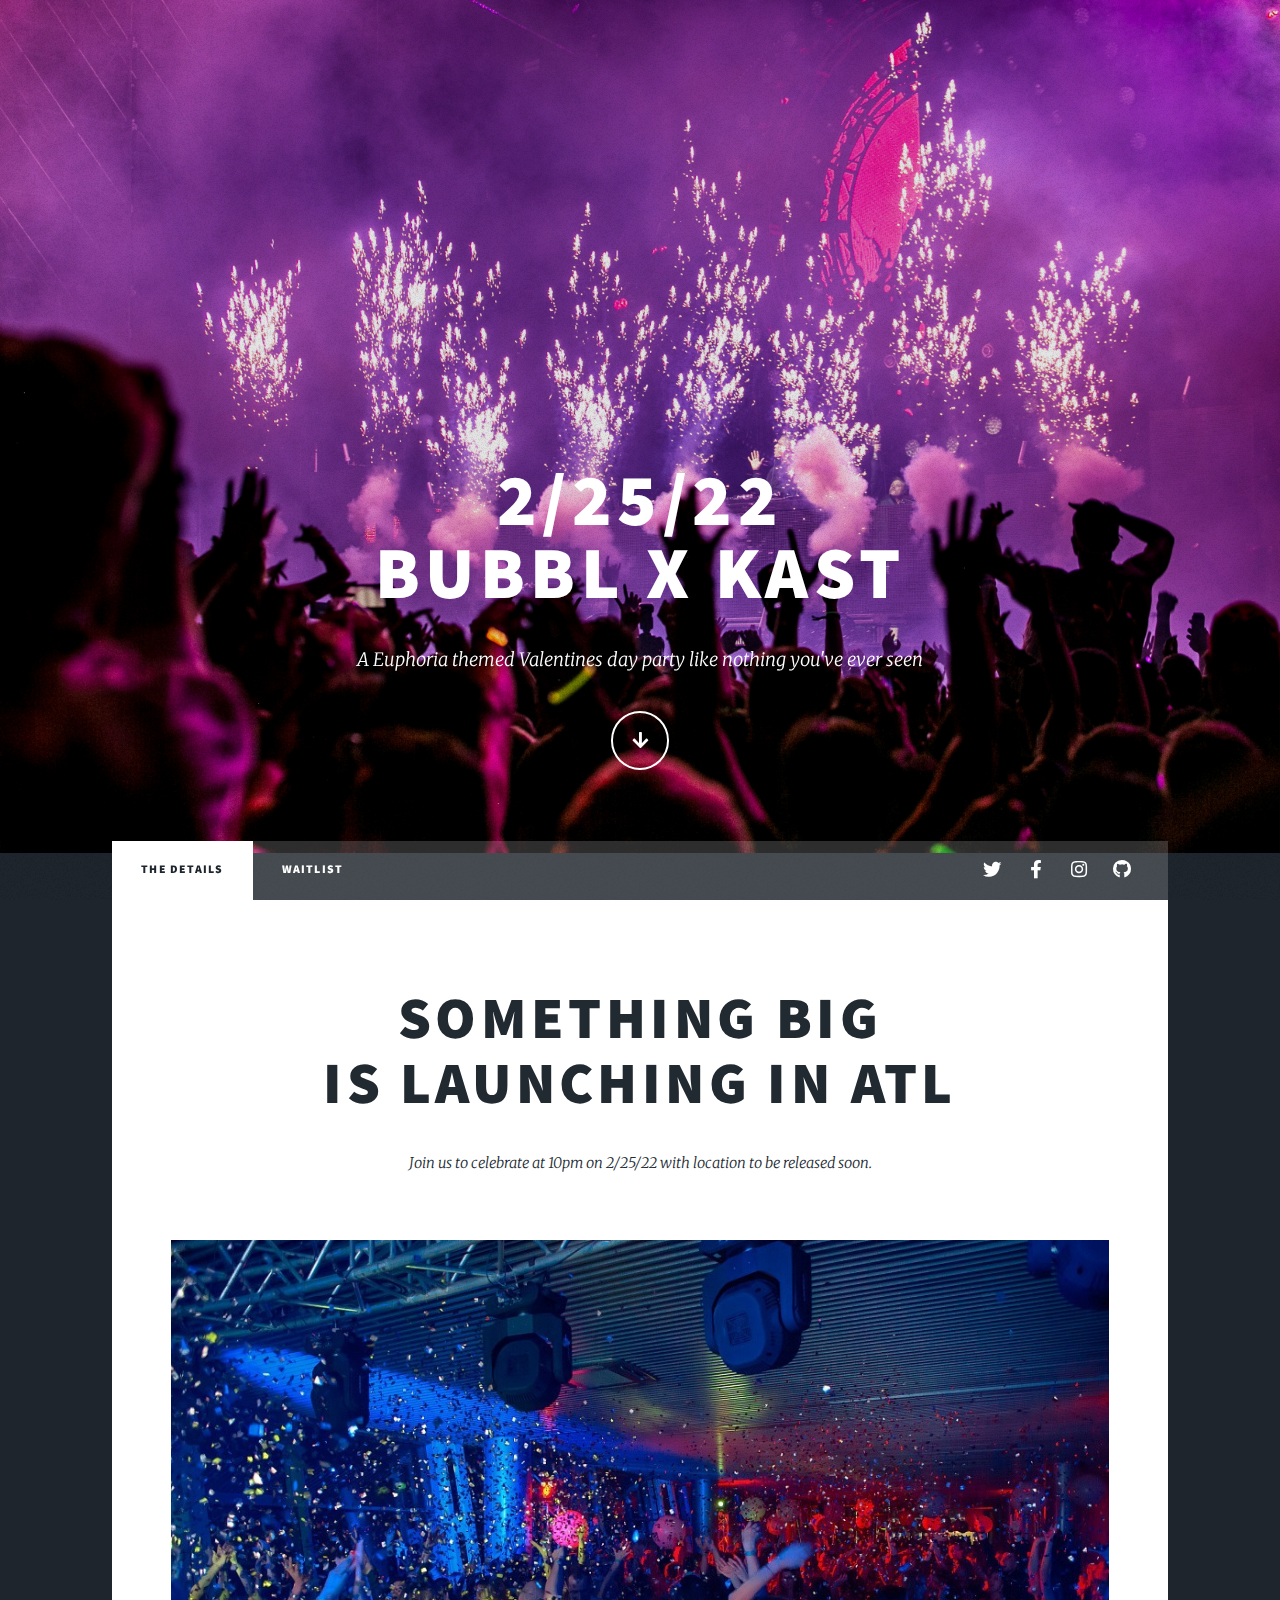
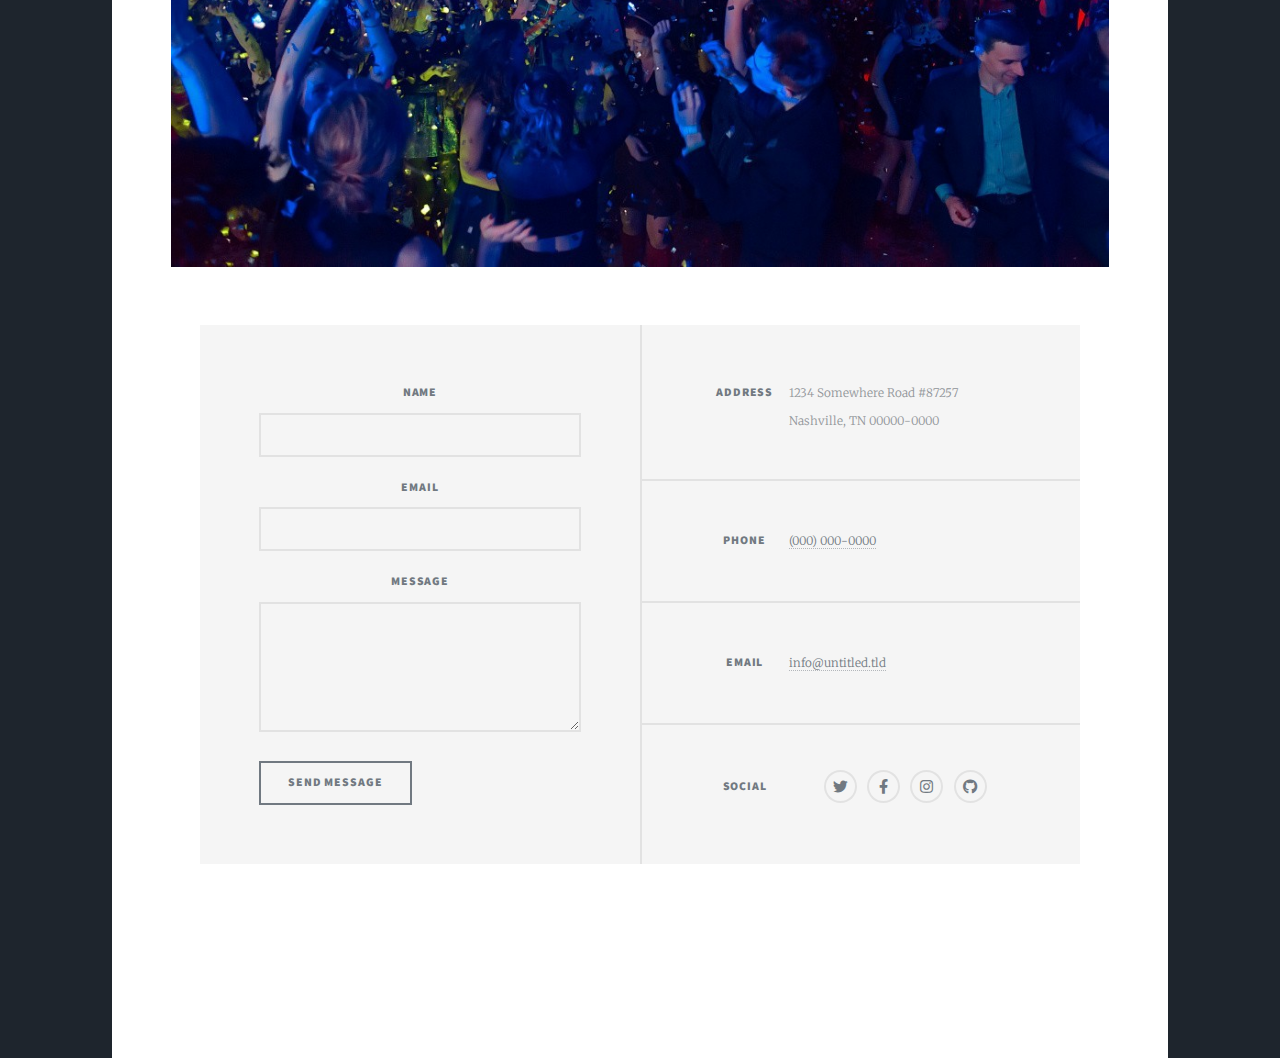
==== commit 99e405e4: "changed pic" ====
--- a/index.html
+++ b/index.html
@@ -16,7 +16,7 @@
 
 		<!-- Wrapper -->
 			<div id="wrapper" class="fade-in">
-<!-- <a href="#" class="image main"><img src="images/Confetti-Rain-05.jpg" alt="" /></a> -->
+<!-- <a href="#" class="image main"><img src="images/main-05.jpg" alt="" /></a> -->
 				<!-- Intro -->
 					<div id="intro">
 						<h1>2/25/22<br />
@@ -29,7 +29,6 @@
 
 				<!-- Header -->
 					<header id="header">
-						<a href="index.html" class="logo">Massively</a>
 					</header>
 
 				<!-- Nav -->
--- a/assets/css/main.css
+++ b/assets/css/main.css
@@ -3234,7 +3234,7 @@
 			width: 100%;
 			height: 100%;
 			background-color: #212931;
-			background-image: url("../../images/overlay.png"), linear-gradient(0deg, rgba(0, 0, 0, 0.1), rgba(0, 0, 0, 0.1)), url("../../images/Confetti-Rain-05.jpg");
+			background-image: url("../../images/overlay.png"), linear-gradient(0deg, rgba(0, 0, 0, 0.1), rgba(0, 0, 0, 0.1)), url("../../images/main-05.jpg");
 			background-size: auto,								auto,														100% auto;
 			background-position: center,								center,														top center;
 			background-repeat: repeat,								no-repeat,													no-repeat;
--- a/assets/css/noscript.css
+++ b/assets/css/noscript.css
@@ -10,7 +10,7 @@
 
 	#wrapper {
 		background-color: #212931;
-		background-image: url("../../images/Confetti-Rain-05.jpg"), linear-gradient(0deg, rgba(0, 0, 0, 0.1), rgba(0, 0, 0, 0.1)), url("../../images/Confetti-Rain-05.jpg");
+		background-image: url("../../images/main-05.jpg"), linear-gradient(0deg, rgba(0, 0, 0, 0.1), rgba(0, 0, 0, 0.1)), url("../../images/main-05.jpg");
 		background-size: auto,								auto,														100% auto;
 		background-position: center,								center,														top center;
 		background-repeat: repeat,								no-repeat,													no-repeat;
